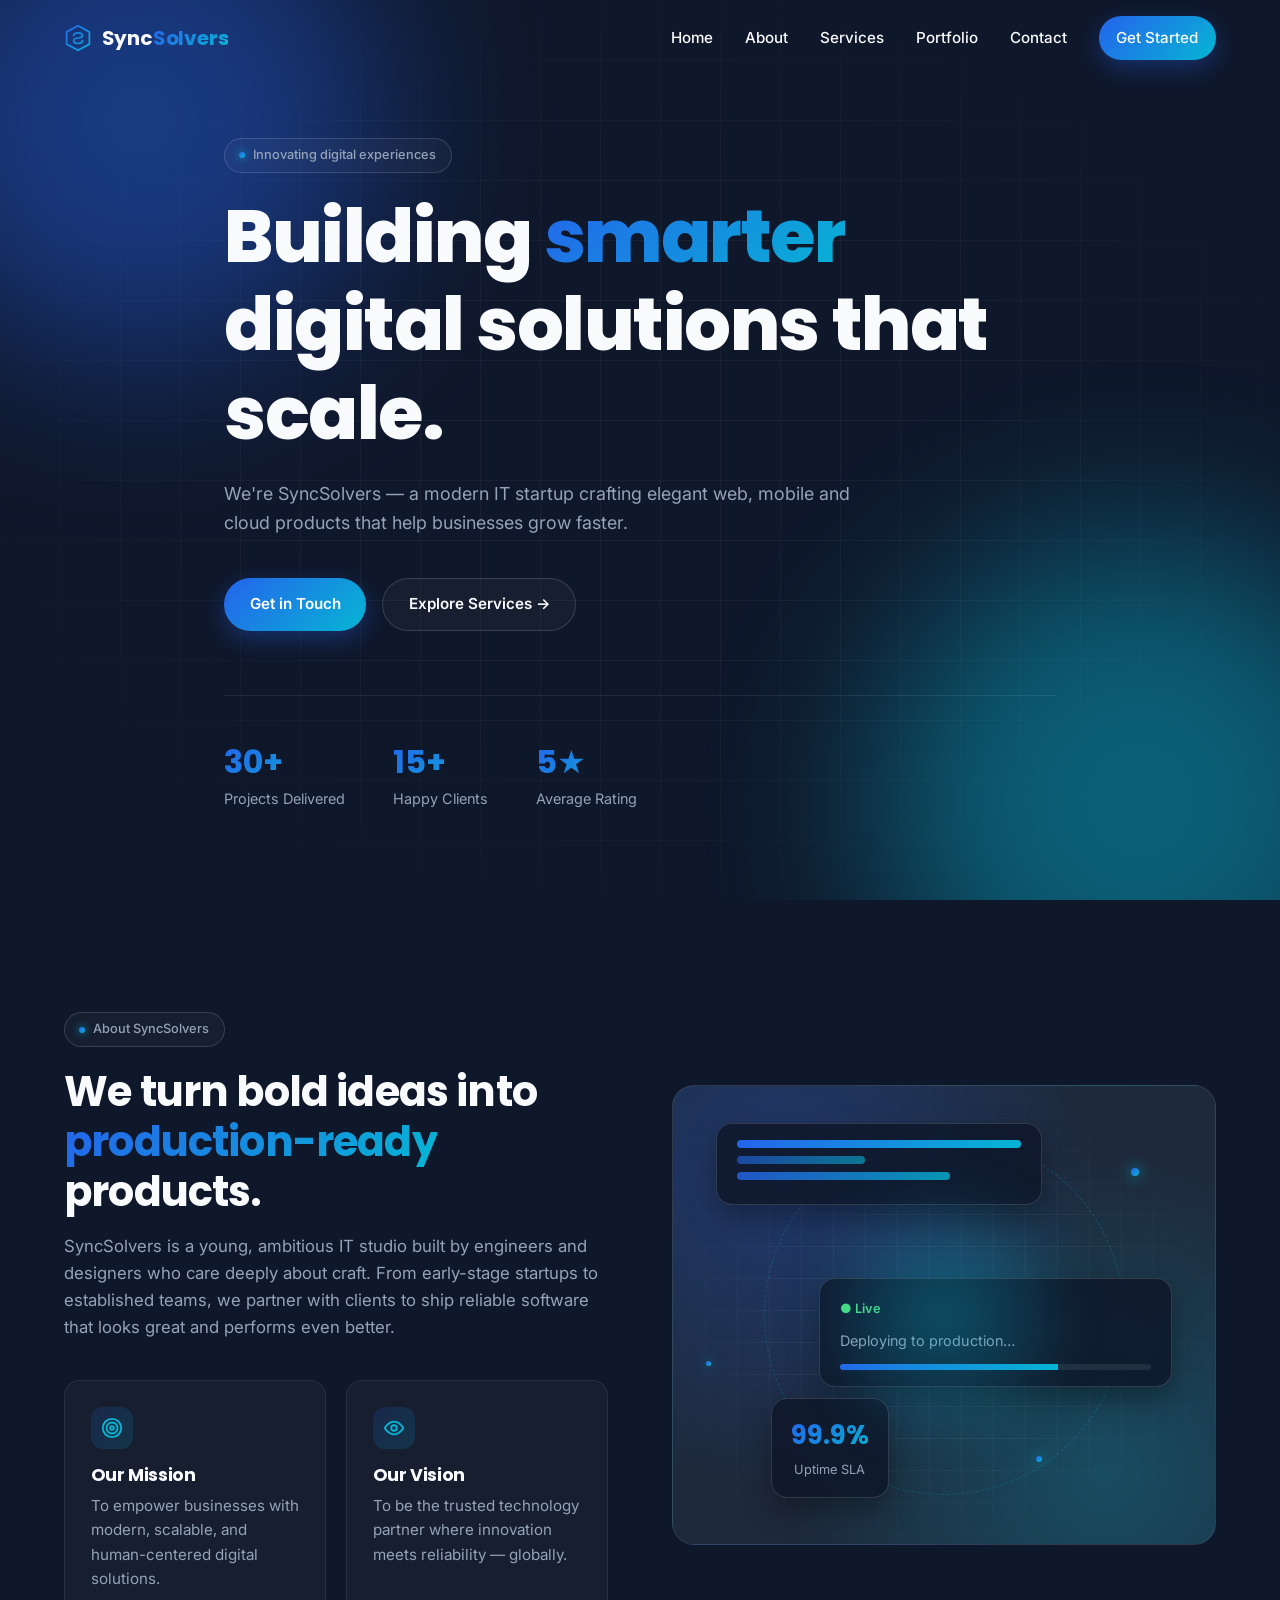
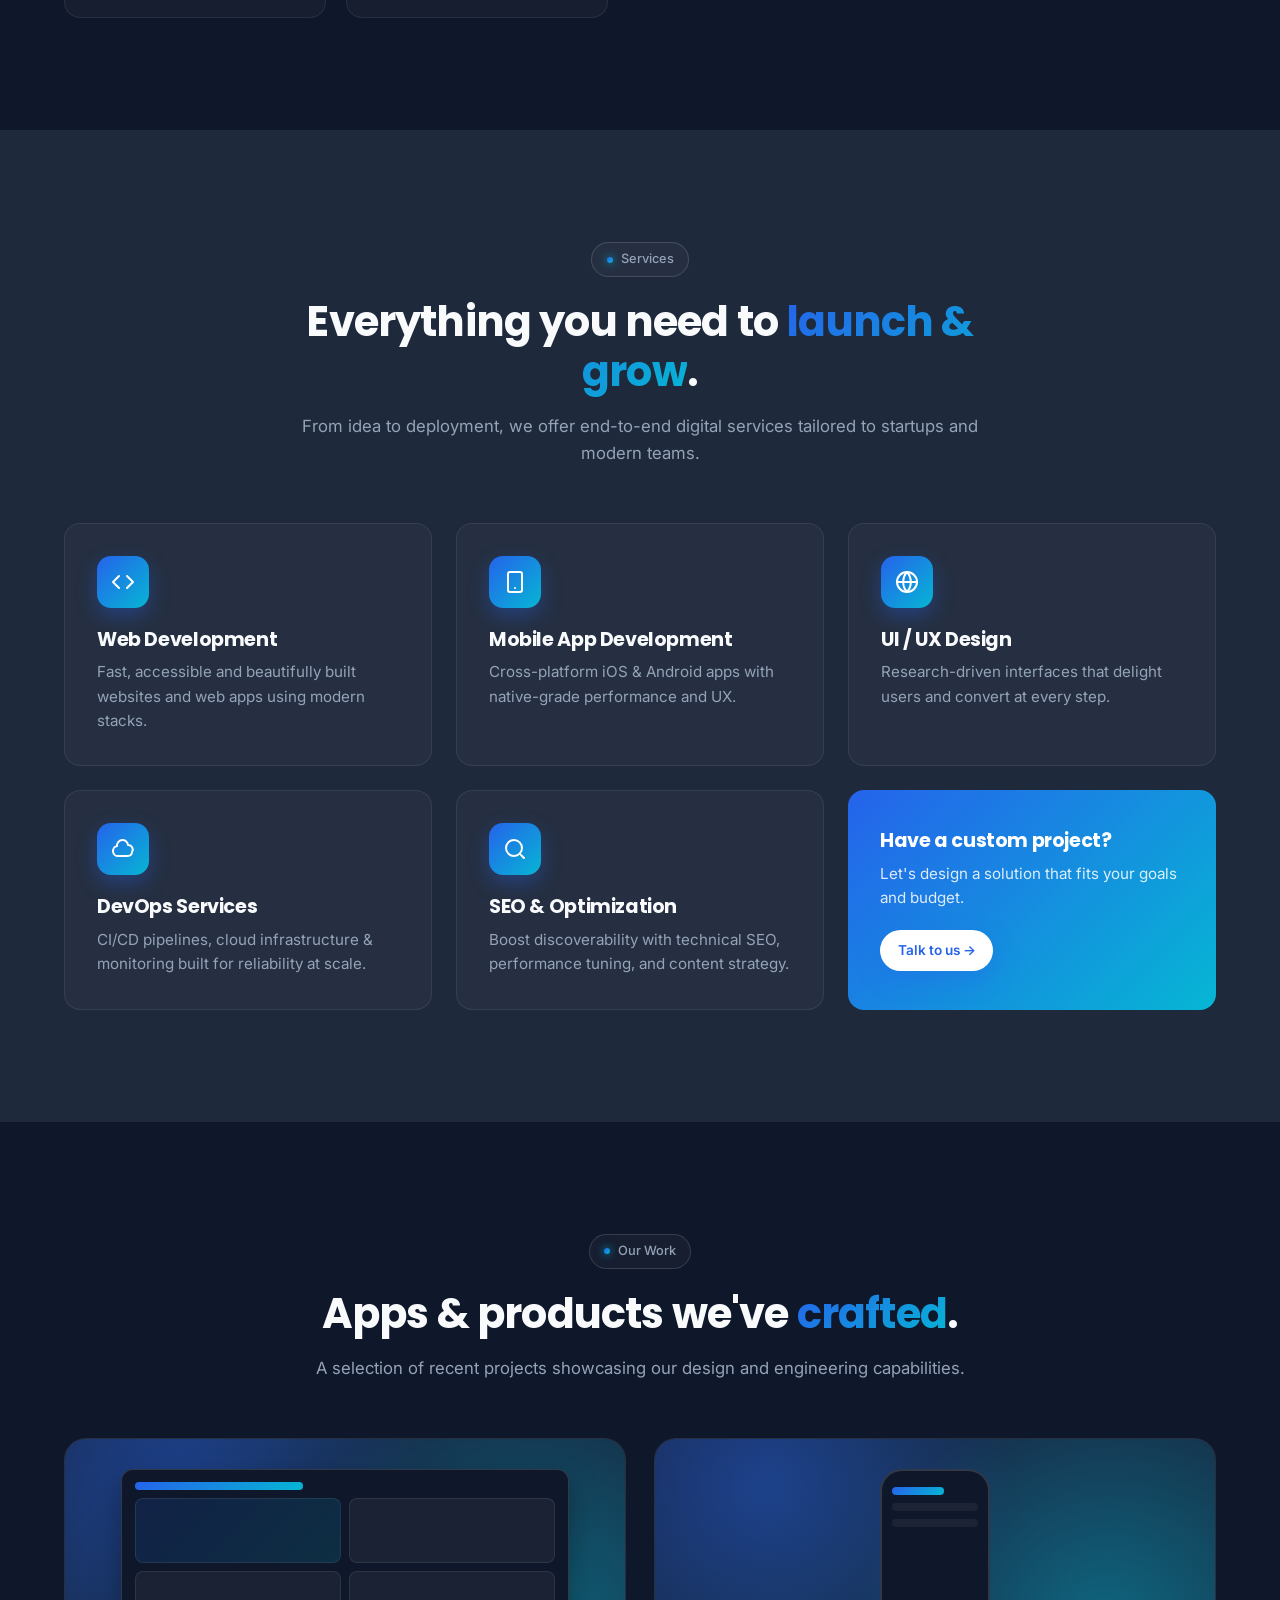
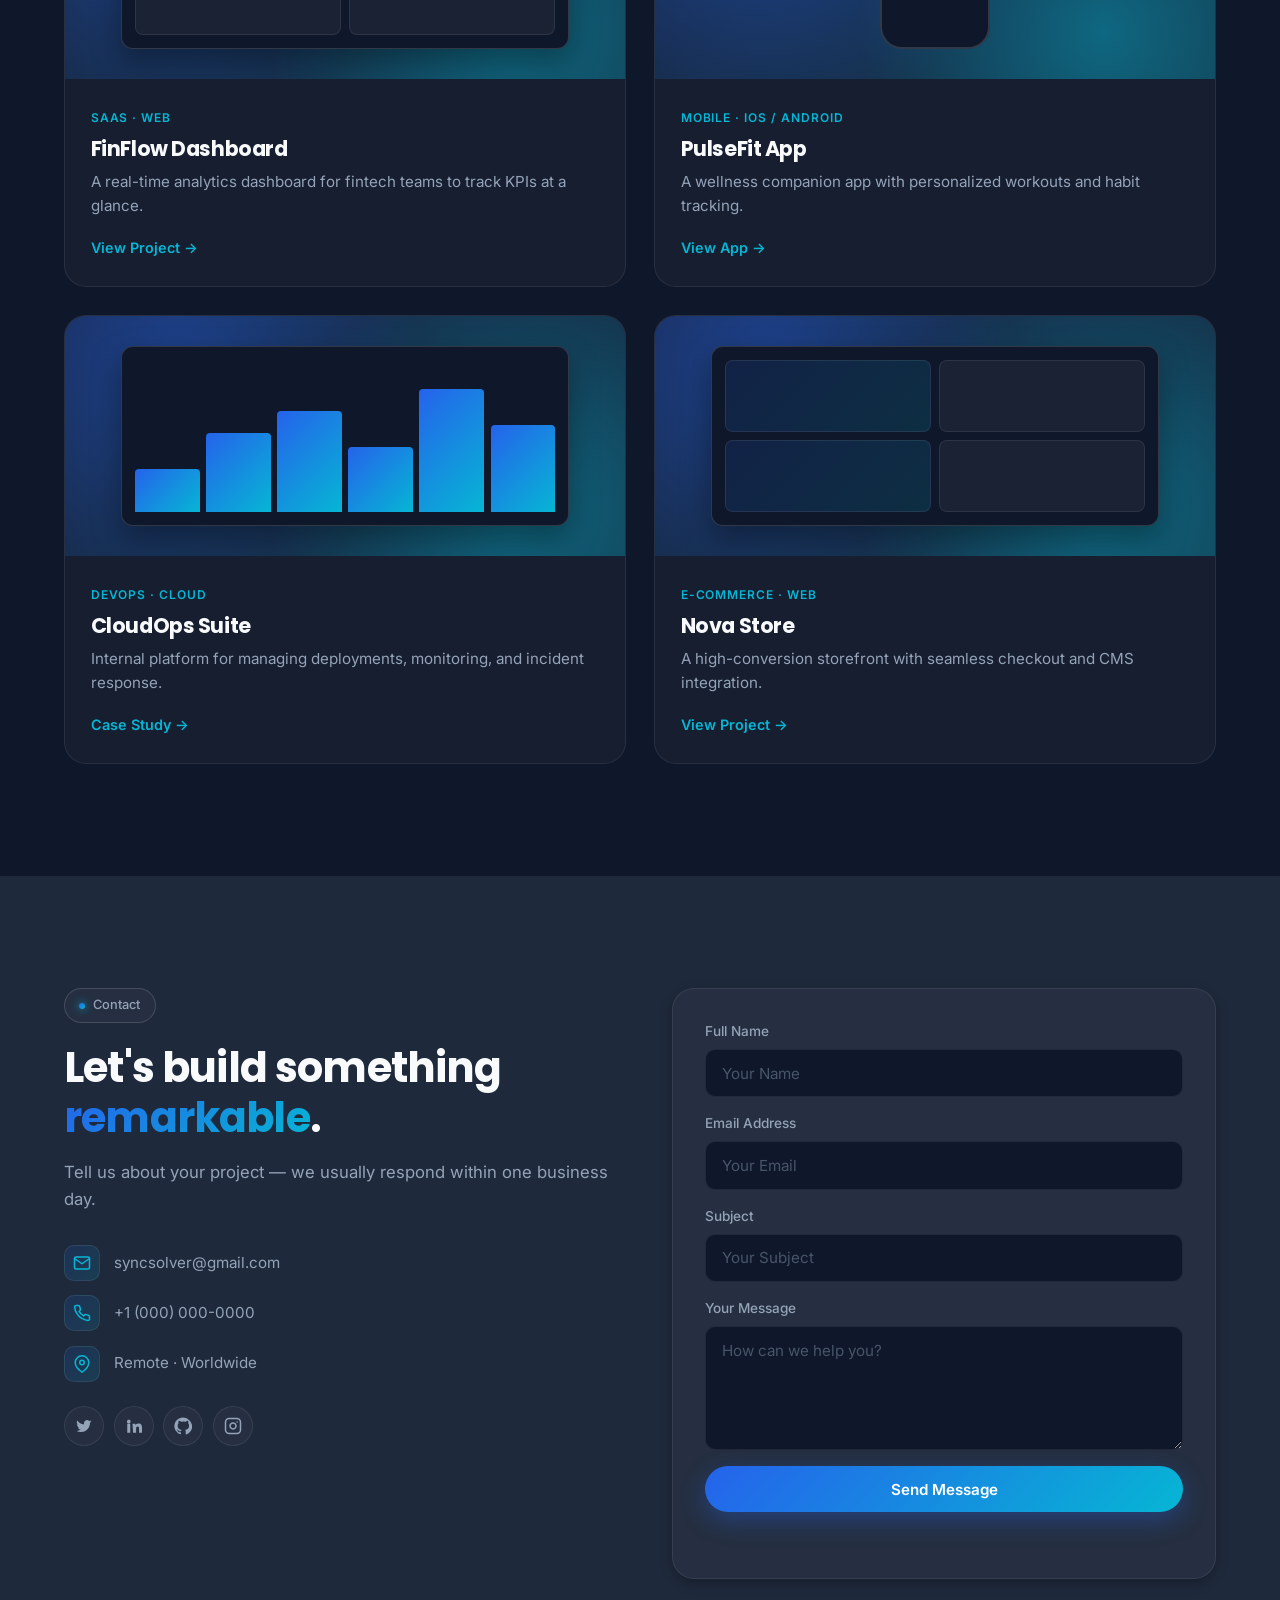
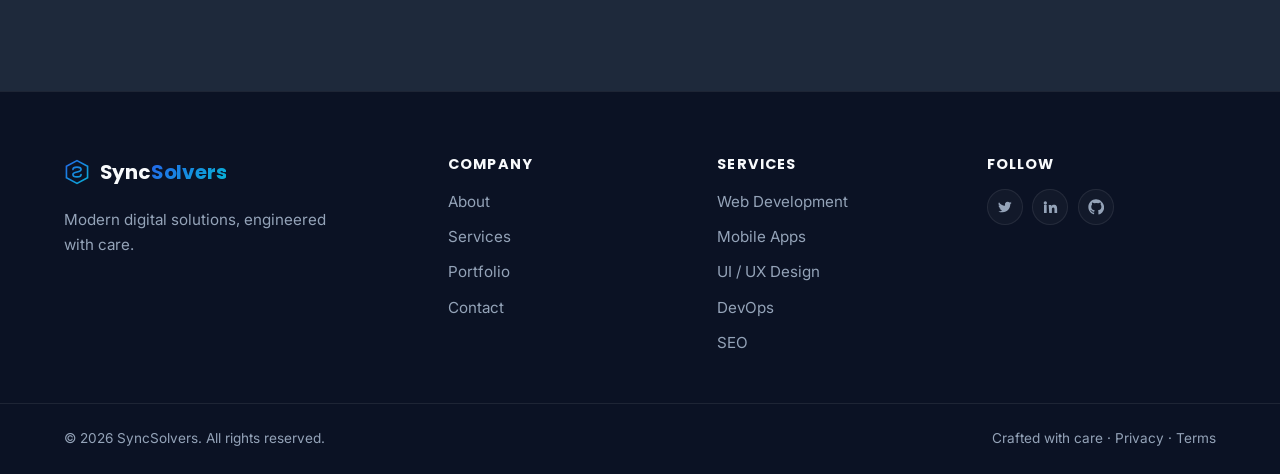
==== index.html @ b645688d "Initial draft" ====
<!DOCTYPE html>
<html lang="en">
<head>
  <meta charset="UTF-8" />
  <meta name="viewport" content="width=device-width, initial-scale=1.0" />
  <meta name="description" content="SyncSolvers - A modern IT startup delivering web, mobile, UI/UX, DevOps and SEO solutions for forward-thinking businesses." />
  <meta name="keywords" content="SyncSolvers, IT company, web development, mobile apps, UI/UX, DevOps, SEO" />
  <meta name="author" content="SyncSolvers" />
  <meta name="theme-color" content="#0F172A" />

  <!-- Open Graph -->
  <meta property="og:title" content="SyncSolvers — Modern Digital Solutions" />
  <meta property="og:description" content="We design, build, and scale modern digital products for startups and businesses." />
  <meta property="og:type" content="website" />

  <title>SyncSolvers — Modern Digital Solutions</title>

  <!-- Favicon -->
  <link rel="icon" type="image/svg+xml" href="favicon.svg" />
  <link rel="mask-icon" href="favicon.svg" color="#06B6D4" />
  <link rel="apple-touch-icon" href="favicon.svg" />

  <!-- Fonts -->
  <link rel="preconnect" href="https://fonts.googleapis.com" />
  <link rel="preconnect" href="https://fonts.gstatic.com" crossorigin />
  <link href="https://fonts.googleapis.com/css2?family=Inter:wght@400;500;600&family=Poppins:wght@500;600;700;800&display=swap" rel="stylesheet" />

  <!-- Styles -->
  <link rel="stylesheet" href="styles.css" />
</head>
<body>
  <!-- ============ NAVBAR ============ -->
  <header class="navbar" id="navbar">
    <div class="container nav-inner">
      <a href="#home" class="logo" aria-label="SyncSolvers home">
        <span class="logo-mark" aria-hidden="true">
          <svg viewBox="0 0 32 32" width="28" height="28" fill="none">
            <defs>
              <linearGradient id="lg" x1="0" y1="0" x2="32" y2="32" gradientUnits="userSpaceOnUse">
                <stop offset="0" stop-color="#2563EB"/>
                <stop offset="1" stop-color="#06B6D4"/>
              </linearGradient>
            </defs>
            <path d="M16 2 L29 9 V23 L16 30 L3 23 V9 Z" stroke="url(#lg)" stroke-width="2"/>
            <path d="M11 13c0-2 2-3 5-3s5 1 5 3-2 2.5-5 3-5 1-5 3 2 3 5 3 5-1 5-3" stroke="url(#lg)" stroke-width="2" stroke-linecap="round"/>
          </svg>
        </span>
        <span class="logo-text">Sync<span class="grad-text">Solvers</span></span>
      </a>

      <nav class="nav-links" id="navLinks" aria-label="Primary">
        <a href="#home">Home</a>
        <a href="#about">About</a>
        <a href="#services">Services</a>
        <a href="#portfolio">Portfolio</a>
        <a href="#contact">Contact</a>
        <a href="#contact" class="btn btn-primary btn-sm nav-cta">Get Started</a>
      </nav>

      <button class="hamburger" id="hamburger" aria-label="Toggle menu" aria-expanded="false">
        <span></span><span></span><span></span>
      </button>
    </div>
  </header>

  <main>
    <!-- ============ HERO ============ -->
    <section class="hero" id="home">
      <div class="hero-bg" aria-hidden="true">
        <div class="orb orb-1"></div>
        <div class="orb orb-2"></div>
        <div class="grid-overlay"></div>
      </div>

      <div class="container hero-inner">
        <span class="eyebrow reveal">
          <span class="dot"></span> Innovating digital experiences
        </span>
        <h1 class="hero-title reveal">
          Building <span class="grad-text">smarter</span> digital solutions that scale.
        </h1>
        <p class="hero-tagline reveal">
          We're SyncSolvers — a modern IT startup crafting elegant web, mobile and cloud products that help businesses grow faster.
        </p>
        <div class="hero-cta reveal">
          <a href="#contact" class="btn btn-primary">Get in Touch</a>
          <a href="#services" class="btn btn-ghost">Explore Services →</a>
        </div>

        <div class="hero-stats reveal" role="list">
          <div role="listitem"><strong>30+</strong><span>Projects Delivered</span></div>
          <div role="listitem"><strong>15+</strong><span>Happy Clients</span></div>
          <div role="listitem"><strong>5★</strong><span>Average Rating</span></div>
        </div>
      </div>
    </section>

    <!-- ============ ABOUT ============ -->
    <section class="section" id="about">
      <div class="container about-grid">
        <div class="reveal">
          <span class="eyebrow"><span class="dot"></span> About SyncSolvers</span>
          <h2 class="section-title">We turn bold ideas into <span class="grad-text">production-ready</span> products.</h2>
          <p class="section-text">
            SyncSolvers is a young, ambitious IT studio built by engineers and designers who care deeply about craft. From early-stage startups to established teams, we partner with clients to ship reliable software that looks great and performs even better.
          </p>

          <div class="mv-grid">
            <div class="mv-card">
              <div class="mv-icon" aria-hidden="true">
                <svg viewBox="0 0 24 24" width="22" height="22" fill="none" stroke="currentColor" stroke-width="2" stroke-linecap="round" stroke-linejoin="round"><circle cx="12" cy="12" r="10"/><circle cx="12" cy="12" r="6"/><circle cx="12" cy="12" r="2"/></svg>
              </div>
              <h3>Our Mission</h3>
              <p>To empower businesses with modern, scalable, and human-centered digital solutions.</p>
            </div>
            <div class="mv-card">
              <div class="mv-icon" aria-hidden="true">
                <svg viewBox="0 0 24 24" width="22" height="22" fill="none" stroke="currentColor" stroke-width="2" stroke-linecap="round" stroke-linejoin="round"><path d="M2 12s3.5-7 10-7 10 7 10 7-3.5 7-10 7S2 12 2 12z"/><circle cx="12" cy="12" r="3"/></svg>
              </div>
              <h3>Our Vision</h3>
              <p>To be the trusted technology partner where innovation meets reliability — globally.</p>
            </div>
          </div>
        </div>

        <div class="about-visual reveal" aria-hidden="true">
          <span class="ring"></span>
          <span class="deco deco-1"></span>
          <span class="deco deco-2"></span>
          <span class="deco deco-3"></span>
          <div class="float-card card-a">
            <div class="bar"></div><div class="bar short"></div><div class="bar mid"></div>
          </div>
          <div class="float-card card-b">
            <span class="status">● Live</span>
            <p>Deploying to production…</p>
            <div class="progress"><span></span></div>
          </div>
          <div class="float-card card-c">
            <strong>99.9%</strong>
            <span>Uptime SLA</span>
          </div>
        </div>
      </div>
    </section>

    <!-- ============ SERVICES ============ -->
    <section class="section section-alt" id="services">
      <div class="container">
        <div class="section-head reveal">
          <span class="eyebrow"><span class="dot"></span> Services</span>
          <h2 class="section-title">Everything you need to <span class="grad-text">launch & grow</span>.</h2>
          <p class="section-text">From idea to deployment, we offer end-to-end digital services tailored to startups and modern teams.</p>
        </div>

        <div class="services-grid">
          <article class="service-card reveal">
            <div class="service-icon">
              <svg viewBox="0 0 24 24" width="24" height="24" fill="none" stroke="currentColor" stroke-width="2" stroke-linecap="round" stroke-linejoin="round"><polyline points="16 18 22 12 16 6"/><polyline points="8 6 2 12 8 18"/></svg>
            </div>
            <h3>Web Development</h3>
            <p>Fast, accessible and beautifully built websites and web apps using modern stacks.</p>
          </article>

          <article class="service-card reveal">
            <div class="service-icon">
              <svg viewBox="0 0 24 24" width="24" height="24" fill="none" stroke="currentColor" stroke-width="2" stroke-linecap="round" stroke-linejoin="round"><rect x="5" y="2" width="14" height="20" rx="2"/><line x1="12" y1="18" x2="12" y2="18"/></svg>
            </div>
            <h3>Mobile App Development</h3>
            <p>Cross-platform iOS & Android apps with native-grade performance and UX.</p>
          </article>

          <article class="service-card reveal">
            <div class="service-icon">
              <svg viewBox="0 0 24 24" width="24" height="24" fill="none" stroke="currentColor" stroke-width="2" stroke-linecap="round" stroke-linejoin="round"><circle cx="12" cy="12" r="10"/><path d="M2 12h20M12 2a15 15 0 010 20M12 2a15 15 0 000 20"/></svg>
            </div>
            <h3>UI / UX Design</h3>
            <p>Research-driven interfaces that delight users and convert at every step.</p>
          </article>

          <article class="service-card reveal">
            <div class="service-icon">
              <svg viewBox="0 0 24 24" width="24" height="24" fill="none" stroke="currentColor" stroke-width="2" stroke-linecap="round" stroke-linejoin="round"><path d="M21 15a4 4 0 01-4 4H7a5 5 0 01-1-9.9A5.5 5.5 0 0117 8a4.5 4.5 0 014 7z"/></svg>
            </div>
            <h3>DevOps Services</h3>
            <p>CI/CD pipelines, cloud infrastructure & monitoring built for reliability at scale.</p>
          </article>

          <article class="service-card reveal">
            <div class="service-icon">
              <svg viewBox="0 0 24 24" width="24" height="24" fill="none" stroke="currentColor" stroke-width="2" stroke-linecap="round" stroke-linejoin="round"><circle cx="11" cy="11" r="8"/><line x1="21" y1="21" x2="16.65" y2="16.65"/></svg>
            </div>
            <h3>SEO & Optimization</h3>
            <p>Boost discoverability with technical SEO, performance tuning, and content strategy.</p>
          </article>

          <article class="service-card service-card-cta reveal">
            <h3>Have a custom project?</h3>
            <p>Let's design a solution that fits your goals and budget.</p>
            <a href="#contact" class="btn btn-primary btn-sm">Talk to us →</a>
          </article>
        </div>
      </div>
    </section>

    <!-- ============ PORTFOLIO ============ -->
    <section class="section" id="portfolio">
      <div class="container">
        <div class="section-head reveal">
          <span class="eyebrow"><span class="dot"></span> Our Work</span>
          <h2 class="section-title">Apps & products we've <span class="grad-text">crafted</span>.</h2>
          <p class="section-text">A selection of recent projects showcasing our design and engineering capabilities.</p>
        </div>

        <div class="portfolio-grid">
          <article class="project-card reveal">
            <div class="project-img" aria-hidden="true">
              <div class="mock mock-1">
                <span class="mock-bar"></span>
                <div class="mock-grid"><i></i><i></i><i></i><i></i></div>
              </div>
            </div>
            <div class="project-body">
              <span class="tag">SaaS · Web</span>
              <h3>FinFlow Dashboard</h3>
              <p>A real-time analytics dashboard for fintech teams to track KPIs at a glance.</p>
              <a href="#" class="link-arrow">View Project →</a>
            </div>
          </article>

          <article class="project-card reveal">
            <div class="project-img" aria-hidden="true">
              <div class="mock mock-2">
                <div class="phone"><span></span><span></span><span></span></div>
              </div>
            </div>
            <div class="project-body">
              <span class="tag">Mobile · iOS / Android</span>
              <h3>PulseFit App</h3>
              <p>A wellness companion app with personalized workouts and habit tracking.</p>
              <a href="#" class="link-arrow">View App →</a>
            </div>
          </article>

          <article class="project-card reveal">
            <div class="project-img" aria-hidden="true">
              <div class="mock mock-3">
                <div class="chart">
                  <span style="height:30%"></span><span style="height:55%"></span>
                  <span style="height:70%"></span><span style="height:45%"></span>
                  <span style="height:85%"></span><span style="height:60%"></span>
                </div>
              </div>
            </div>
            <div class="project-body">
              <span class="tag">DevOps · Cloud</span>
              <h3>CloudOps Suite</h3>
              <p>Internal platform for managing deployments, monitoring, and incident response.</p>
              <a href="#" class="link-arrow">Case Study →</a>
            </div>
          </article>

          <article class="project-card reveal">
            <div class="project-img" aria-hidden="true">
              <div class="mock mock-4">
                <div class="cart"><span></span><span></span><span></span><span></span></div>
              </div>
            </div>
            <div class="project-body">
              <span class="tag">E-commerce · Web</span>
              <h3>Nova Store</h3>
              <p>A high-conversion storefront with seamless checkout and CMS integration.</p>
              <a href="#" class="link-arrow">View Project →</a>
            </div>
          </article>
        </div>
      </div>
    </section>

    <!-- ============ CONTACT ============ -->
    <section class="section section-alt" id="contact">
      <div class="container contact-grid">
        <div class="reveal">
          <span class="eyebrow"><span class="dot"></span> Contact</span>
          <h2 class="section-title">Let's build something <span class="grad-text">remarkable</span>.</h2>
          <p class="section-text">Tell us about your project — we usually respond within one business day.</p>

          <ul class="contact-info">
            <li>
              <span class="ci-icon"><svg viewBox="0 0 24 24" width="18" height="18" fill="none" stroke="currentColor" stroke-width="2" stroke-linecap="round" stroke-linejoin="round"><path d="M4 4h16c1 0 2 1 2 2v12c0 1-1 2-2 2H4c-1 0-2-1-2-2V6c0-1 1-2 2-2z"/><polyline points="22,6 12,13 2,6"/></svg></span>
              <a href="mailto:syncsolver@gmail.com">syncsolver@gmail.com</a>
            </li>
            <li>
              <span class="ci-icon"><svg viewBox="0 0 24 24" width="18" height="18" fill="none" stroke="currentColor" stroke-width="2" stroke-linecap="round" stroke-linejoin="round"><path d="M22 16.92v3a2 2 0 01-2.18 2 19.79 19.79 0 01-8.63-3.07 19.5 19.5 0 01-6-6 19.79 19.79 0 01-3.07-8.67A2 2 0 014.11 2h3a2 2 0 012 1.72c.13.96.37 1.9.7 2.81a2 2 0 01-.45 2.11L8.09 9.91a16 16 0 006 6l1.27-1.27a2 2 0 012.11-.45c.91.33 1.85.57 2.81.7A2 2 0 0122 16.92z"/></svg></span>
              <a href="tel:+10000000000">+1 (000) 000-0000</a>
            </li>
            <li>
              <span class="ci-icon"><svg viewBox="0 0 24 24" width="18" height="18" fill="none" stroke="currentColor" stroke-width="2" stroke-linecap="round" stroke-linejoin="round"><path d="M21 10c0 7-9 13-9 13S3 17 3 10a9 9 0 0118 0z"/><circle cx="12" cy="10" r="3"/></svg></span>
              <span>Remote · Worldwide</span>
            </li>
          </ul>

          <div class="socials" aria-label="Social media">
            <a href="#" aria-label="Twitter"><svg viewBox="0 0 24 24" width="18" height="18" fill="currentColor"><path d="M22 5.8c-.7.3-1.5.6-2.3.7.8-.5 1.5-1.3 1.8-2.2-.8.5-1.7.8-2.6 1A4.1 4.1 0 0012 9.1c0 .3 0 .6.1.9A11.6 11.6 0 013 4.8a4.1 4.1 0 001.3 5.5c-.7 0-1.3-.2-1.9-.5 0 2 1.4 3.7 3.3 4.1-.6.2-1.2.2-1.8.1.5 1.6 2 2.8 3.8 2.8A8.2 8.2 0 012 18.6 11.6 11.6 0 008.3 20c7.5 0 11.6-6.3 11.6-11.6v-.5c.8-.6 1.5-1.3 2.1-2.1z"/></svg></a>
            <a href="#" aria-label="LinkedIn"><svg viewBox="0 0 24 24" width="18" height="18" fill="currentColor"><path d="M4.98 3.5a2.5 2.5 0 11.02 5 2.5 2.5 0 01-.02-5zM3 9h4v12H3zM10 9h3.8v1.7h.1c.5-1 1.9-2 3.9-2 4.1 0 4.9 2.7 4.9 6.2V21h-4v-5.4c0-1.3 0-3-1.8-3s-2.1 1.4-2.1 2.9V21h-4z"/></svg></a>
            <a href="#" aria-label="GitHub"><svg viewBox="0 0 24 24" width="18" height="18" fill="currentColor"><path d="M12 .5C5.7.5.5 5.7.5 12c0 5.1 3.3 9.4 7.9 10.9.6.1.8-.2.8-.6v-2c-3.2.7-3.9-1.4-3.9-1.4-.5-1.3-1.3-1.7-1.3-1.7-1.1-.7.1-.7.1-.7 1.2.1 1.8 1.2 1.8 1.2 1.1 1.8 2.8 1.3 3.5 1 .1-.8.4-1.3.8-1.6-2.6-.3-5.3-1.3-5.3-5.7 0-1.3.5-2.3 1.2-3.1-.1-.3-.5-1.5.1-3.2 0 0 1-.3 3.3 1.2a11 11 0 016 0c2.3-1.5 3.3-1.2 3.3-1.2.7 1.7.3 2.9.1 3.2.8.8 1.2 1.9 1.2 3.1 0 4.4-2.7 5.4-5.3 5.7.4.4.8 1.1.8 2.2v3.3c0 .3.2.7.8.6 4.6-1.5 7.9-5.8 7.9-10.9C23.5 5.7 18.3.5 12 .5z"/></svg></a>
            <a href="#" aria-label="Instagram"><svg viewBox="0 0 24 24" width="18" height="18" fill="none" stroke="currentColor" stroke-width="2" stroke-linecap="round" stroke-linejoin="round"><rect x="2" y="2" width="20" height="20" rx="5"/><path d="M16 11.4A4 4 0 1112.6 8 4 4 0 0116 11.4z"/><line x1="17.5" y1="6.5" x2="17.5" y2="6.5"/></svg></a>
          </div>
        </div>

        <form class="contact-form reveal" id="contactForm" novalidate>
          <div class="field">
            <label for="name">Full Name</label>
            <input type="text" id="name" name="name" placeholder="Your Name" required />
          </div>
          <div class="field">
            <label for="email">Email Address</label>
            <input type="email" id="email" name="email" placeholder="Your Email" required />
          </div>
          <div class="field">
            <label for="subject">Subject</label>
            <input type="text" id="subject" name="subject" placeholder="Your Subject" />
          </div>
          <div class="field">
            <label for="message">Your Message</label>
            <textarea id="message" name="message" rows="5" placeholder="How can we help you?" required></textarea>
          </div>
          <button type="submit" class="btn btn-primary btn-block">Send Message</button>
          <p class="form-status" id="formStatus" role="status" aria-live="polite"></p>
        </form>
      </div>
    </section>
  </main>

  <!-- ============ FOOTER ============ -->
  <footer class="footer">
    <div class="container footer-grid">
      <div>
        <a href="#home" class="logo">
          <span class="logo-mark" aria-hidden="true">
            <svg viewBox="0 0 32 32" width="26" height="26" fill="none">
              <defs>
                <linearGradient id="lg-footer" x1="0" y1="0" x2="32" y2="32" gradientUnits="userSpaceOnUse">
                  <stop offset="0" stop-color="#2563EB"/>
                  <stop offset="1" stop-color="#06B6D4"/>
                </linearGradient>
              </defs>
              <path d="M16 2 L29 9 V23 L16 30 L3 23 V9 Z" stroke="url(#lg-footer)" stroke-width="2"/>
              <path d="M11 13c0-2 2-3 5-3s5 1 5 3-2 2.5-5 3-5 1-5 3 2 3 5 3 5-1 5-3" stroke="url(#lg-footer)" stroke-width="2" stroke-linecap="round"/>
            </svg>
          </span>
          <span class="logo-text">Sync<span class="grad-text">Solvers</span></span>
        </a>
        <p class="footer-tag">Modern digital solutions, engineered with care.</p>
      </div>

      <div>
        <h4>Company</h4>
        <ul>
          <li><a href="#about">About</a></li>
          <li><a href="#services">Services</a></li>
          <li><a href="#portfolio">Portfolio</a></li>
          <li><a href="#contact">Contact</a></li>
        </ul>
      </div>

      <div>
        <h4>Services</h4>
        <ul>
          <li><a href="#services">Web Development</a></li>
          <li><a href="#services">Mobile Apps</a></li>
          <li><a href="#services">UI / UX Design</a></li>
          <li><a href="#services">DevOps</a></li>
          <li><a href="#services">SEO</a></li>
        </ul>
      </div>

      <div>
        <h4>Follow</h4>
        <div class="socials socials-sm">
          <a href="#" aria-label="Twitter"><svg viewBox="0 0 24 24" width="16" height="16" fill="currentColor"><path d="M22 5.8c-.7.3-1.5.6-2.3.7.8-.5 1.5-1.3 1.8-2.2-.8.5-1.7.8-2.6 1A4.1 4.1 0 0012 9.1c0 .3 0 .6.1.9A11.6 11.6 0 013 4.8a4.1 4.1 0 001.3 5.5c-.7 0-1.3-.2-1.9-.5 0 2 1.4 3.7 3.3 4.1-.6.2-1.2.2-1.8.1.5 1.6 2 2.8 3.8 2.8A8.2 8.2 0 012 18.6 11.6 11.6 0 008.3 20c7.5 0 11.6-6.3 11.6-11.6v-.5c.8-.6 1.5-1.3 2.1-2.1z"/></svg></a>
          <a href="#" aria-label="LinkedIn"><svg viewBox="0 0 24 24" width="16" height="16" fill="currentColor"><path d="M4.98 3.5a2.5 2.5 0 11.02 5 2.5 2.5 0 01-.02-5zM3 9h4v12H3zM10 9h3.8v1.7h.1c.5-1 1.9-2 3.9-2 4.1 0 4.9 2.7 4.9 6.2V21h-4v-5.4c0-1.3 0-3-1.8-3s-2.1 1.4-2.1 2.9V21h-4z"/></svg></a>
          <a href="#" aria-label="GitHub"><svg viewBox="0 0 24 24" width="16" height="16" fill="currentColor"><path d="M12 .5C5.7.5.5 5.7.5 12c0 5.1 3.3 9.4 7.9 10.9.6.1.8-.2.8-.6v-2c-3.2.7-3.9-1.4-3.9-1.4-.5-1.3-1.3-1.7-1.3-1.7-1.1-.7.1-.7.1-.7 1.2.1 1.8 1.2 1.8 1.2 1.1 1.8 2.8 1.3 3.5 1 .1-.8.4-1.3.8-1.6-2.6-.3-5.3-1.3-5.3-5.7 0-1.3.5-2.3 1.2-3.1-.1-.3-.5-1.5.1-3.2 0 0 1-.3 3.3 1.2a11 11 0 016 0c2.3-1.5 3.3-1.2 3.3-1.2.7 1.7.3 2.9.1 3.2.8.8 1.2 1.9 1.2 3.1 0 4.4-2.7 5.4-5.3 5.7.4.4.8 1.1.8 2.2v3.3c0 .3.2.7.8.6 4.6-1.5 7.9-5.8 7.9-10.9C23.5 5.7 18.3.5 12 .5z"/></svg></a>
        </div>
      </div>
    </div>

    <div class="footer-bottom">
      <div class="container">
        <p>© <span id="year"></span> SyncSolvers. All rights reserved.</p>
        <p>Crafted with care · Privacy · Terms</p>
      </div>
    </div>
  </footer>

  <a href="#home" class="to-top" id="toTop" aria-label="Back to top">↑</a>

  <script src="script.js" defer></script>
</body>
</html>
---- styles.css ----
/* =========================================================
   SyncSolvers — Stylesheet
   Modern dark futuristic SaaS-inspired theme
   ========================================================= */

/* ---------- CSS Variables (Design Tokens) ---------- */
:root {
  --color-primary: #2563EB;
  --color-accent: #06B6D4;
  --bg-dark: #0F172A;
  --bg-secondary: #1E293B;
  --text-light: #F8FAFC;
  --text-muted: #94A3B8;

  --gradient: linear-gradient(135deg, #2563EB, #06B6D4);
  --gradient-soft: linear-gradient(135deg, rgba(37,99,235,.15), rgba(6,182,212,.15));

  --border: rgba(255, 255, 255, 0.08);
  --border-strong: rgba(255, 255, 255, 0.14);
  --card: rgba(255, 255, 255, 0.03);
  --card-hover: rgba(255, 255, 255, 0.05);

  --shadow-sm: 0 4px 12px rgba(0, 0, 0, 0.25);
  --shadow-md: 0 12px 30px rgba(0, 0, 0, 0.35);
  --shadow-lg: 0 25px 60px rgba(2, 132, 199, 0.25);

  --radius-sm: 10px;
  --radius-md: 16px;
  --radius-lg: 22px;

  --font-heading: 'Poppins', system-ui, -apple-system, sans-serif;
  --font-body: 'Inter', system-ui, -apple-system, sans-serif;

  --container: 1200px;
  --transition: 0.3s cubic-bezier(.4, 0, .2, 1);
}

/* ---------- Reset / Base ---------- */
*,
*::before,
*::after { box-sizing: border-box; margin: 0; padding: 0; }

html { scroll-behavior: smooth; -webkit-text-size-adjust: 100%; }

body {
  font-family: var(--font-body);
  background: var(--bg-dark);
  color: var(--text-light);
  line-height: 1.6;
  font-size: 16px;
  overflow-x: hidden;
  -webkit-font-smoothing: antialiased;
  -moz-osx-font-smoothing: grayscale;
}

img { max-width: 100%; display: block; }
a { color: inherit; text-decoration: none; transition: color var(--transition); }
button { font-family: inherit; cursor: pointer; border: none; background: none; color: inherit; }
ul { list-style: none; }

h1, h2, h3, h4 {
  font-family: var(--font-heading);
  font-weight: 700;
  line-height: 1.2;
  letter-spacing: -0.02em;
}

::selection { background: var(--color-primary); color: #fff; }

/* ---------- Utility ---------- */
.container { max-width: var(--container); margin: 0 auto; padding: 0 1.5rem; }

.grad-text {
  background: var(--gradient);
  -webkit-background-clip: text;
  background-clip: text;
  -webkit-text-fill-color: transparent;
  color: transparent;
}

.eyebrow {
  display: inline-flex;
  align-items: center;
  gap: 0.5rem;
  padding: 0.4rem 0.9rem;
  border: 1px solid var(--border-strong);
  border-radius: 999px;
  font-size: 0.8rem;
  font-weight: 500;
  color: var(--text-muted);
  background: var(--card);
  margin-bottom: 1.25rem;
}
.eyebrow .dot {
  width: 6px; height: 6px; border-radius: 50%;
  background: var(--gradient);
  box-shadow: 0 0 8px var(--color-accent);
}

/* ---------- Buttons ---------- */
.btn {
  display: inline-flex;
  align-items: center;
  justify-content: center;
  gap: 0.5rem;
  padding: 0.85rem 1.6rem;
  border-radius: 999px;
  font-weight: 600;
  font-size: 0.95rem;
  font-family: var(--font-body);
  transition: transform var(--transition), box-shadow var(--transition), background var(--transition), border-color var(--transition);
  white-space: nowrap;
}
.btn-sm { padding: 0.6rem 1.1rem; font-size: 0.85rem; }
.btn-block { width: 100%; }

.btn-primary {
  background: var(--gradient);
  color: #fff;
  box-shadow: 0 8px 24px rgba(37, 99, 235, 0.35);
}
.btn-primary:hover { transform: translateY(-2px); box-shadow: var(--shadow-lg); }

.btn-ghost {
  border: 1px solid var(--border-strong);
  color: var(--text-light);
  background: var(--card);
}
.btn-ghost:hover {
  border-color: var(--color-accent);
  color: var(--color-accent);
  transform: translateY(-2px);
}

/* ---------- Navbar ---------- */
.navbar {
  position: fixed;
  top: 0; left: 0; right: 0;
  z-index: 100;
  padding: 1rem 0;
  transition: all var(--transition);
  backdrop-filter: blur(0);
}
.navbar.scrolled {
  background: rgba(15, 23, 42, 0.85);
  backdrop-filter: blur(14px);
  border-bottom: 1px solid var(--border);
  padding: 0.65rem 0;
}
.nav-inner {
  display: flex;
  align-items: center;
  justify-content: space-between;
  gap: 1rem;
}
.logo { display: inline-flex; align-items: center; gap: 0.6rem; font-weight: 700; }
.logo-text { font-family: var(--font-heading); font-size: 1.25rem; letter-spacing: -0.01em; }
.logo-mark { display: inline-flex; }

.nav-links { display: flex; align-items: center; gap: 2rem; }
.nav-links a {
  font-size: 0.95rem;
  color: var(--text-light);
  font-weight: 500;
  position: relative;
}
.nav-links a:not(.btn):hover { color: var(--color-accent); }
.nav-links a:not(.btn)::after {
  content: '';
  position: absolute;
  left: 0; bottom: -6px;
  width: 0; height: 2px;
  background: var(--gradient);
  transition: width var(--transition);
}
.nav-links a:not(.btn):hover::after { width: 100%; }

.hamburger {
  display: none;
  width: 38px; height: 38px;
  flex-direction: column;
  justify-content: center;
  align-items: center;
  gap: 5px;
}
.hamburger span {
  width: 22px; height: 2px;
  background: var(--text-light);
  border-radius: 2px;
  transition: all var(--transition);
}
.hamburger.active span:nth-child(1) { transform: translateY(7px) rotate(45deg); }
.hamburger.active span:nth-child(2) { opacity: 0; }
.hamburger.active span:nth-child(3) { transform: translateY(-7px) rotate(-45deg); }

/* ---------- Sections ---------- */
.section { padding: 7rem 0; position: relative; }
.section-alt { background: var(--bg-secondary); }
.section-head { text-align: center; max-width: 720px; margin: 0 auto 3.5rem; }
.section-title { font-size: clamp(1.9rem, 3.5vw, 2.6rem); margin-bottom: 1rem; }
.section-text { color: var(--text-muted); font-size: 1.05rem; }

/* ---------- Hero ---------- */
.hero {
  position: relative;
  min-height: 100vh;
  display: flex;
  align-items: center;
  padding: 8rem 0 5rem;
  overflow: hidden;
}
.hero-bg { position: absolute; inset: 0; pointer-events: none; }
.orb {
  position: absolute;
  border-radius: 50%;
  filter: blur(90px);
  opacity: 0.45;
  animation: float 12s ease-in-out infinite;
}
.orb-1 {
  width: 480px; height: 480px;
  background: var(--color-primary);
  top: -120px; left: -100px;
}
.orb-2 {
  width: 520px; height: 520px;
  background: var(--color-accent);
  bottom: -160px; right: -120px;
  animation-delay: -6s;
}
.grid-overlay {
  position: absolute;
  inset: 0;
  background-image:
    linear-gradient(rgba(255,255,255,0.04) 1px, transparent 1px),
    linear-gradient(90deg, rgba(255,255,255,0.04) 1px, transparent 1px);
  background-size: 60px 60px;
  mask-image: radial-gradient(ellipse at center, black 40%, transparent 80%);
  -webkit-mask-image: radial-gradient(ellipse at center, black 40%, transparent 80%);
}
@keyframes float {
  0%, 100% { transform: translate(0, 0) scale(1); }
  50% { transform: translate(30px, -30px) scale(1.05); }
}

.hero-inner { position: relative; max-width: 880px; }
.hero-title {
  font-size: clamp(2.4rem, 6vw, 4.6rem);
  font-weight: 800;
  margin-bottom: 1.4rem;
}
.hero-tagline {
  font-size: clamp(1rem, 1.4vw, 1.2rem);
  color: var(--text-muted);
  max-width: 640px;
  margin-bottom: 2.5rem;
}
.hero-cta { display: flex; gap: 1rem; flex-wrap: wrap; margin-bottom: 4rem; }

.hero-stats {
  display: flex;
  gap: 3rem;
  flex-wrap: wrap;
  padding-top: 2.5rem;
  border-top: 1px solid var(--border);
}
.hero-stats > div { display: flex; flex-direction: column; }
.hero-stats strong {
  font-family: var(--font-heading);
  font-size: 2rem;
  font-weight: 700;
  background: var(--gradient);
  -webkit-background-clip: text;
  background-clip: text;
  -webkit-text-fill-color: transparent;
}
.hero-stats span { color: var(--text-muted); font-size: 0.9rem; }

/* ---------- About ---------- */
.about-grid {
  display: grid;
  grid-template-columns: 1fr 1fr;
  gap: 4rem;
  align-items: center;
}

.mv-grid {
  display: grid;
  grid-template-columns: 1fr 1fr;
  gap: 1.25rem;
  margin-top: 2.5rem;
}
.mv-card {
  background: var(--card);
  border: 1px solid var(--border);
  border-radius: var(--radius-md);
  padding: 1.6rem;
  transition: transform var(--transition), border-color var(--transition);
}
.mv-card:hover { transform: translateY(-4px); border-color: var(--border-strong); }
.mv-icon {
  width: 42px; height: 42px;
  display: inline-flex; align-items: center; justify-content: center;
  border-radius: 12px;
  background: var(--gradient-soft);
  color: var(--color-accent);
  margin-bottom: 1rem;
}
.mv-card h3 { font-size: 1.1rem; margin-bottom: 0.5rem; }
.mv-card p { color: var(--text-muted); font-size: 0.95rem; }

/* About visual */
.about-visual {
  position: relative;
  height: 460px;
  border-radius: var(--radius-lg);
  background:
    radial-gradient(circle at 20% 20%, rgba(37, 99, 235, 0.28), transparent 55%),
    radial-gradient(circle at 80% 85%, rgba(6, 182, 212, 0.25), transparent 55%),
    var(--bg-secondary);
  border: 1px solid var(--border);
  overflow: hidden;
}
/* Grid pattern */
.about-visual::before {
  content: '';
  position: absolute; inset: 0;
  background-image:
    linear-gradient(rgba(255, 255, 255, 0.05) 1px, transparent 1px),
    linear-gradient(90deg, rgba(255, 255, 255, 0.05) 1px, transparent 1px);
  background-size: 32px 32px;
  mask-image: radial-gradient(ellipse at center, black 35%, transparent 80%);
  -webkit-mask-image: radial-gradient(ellipse at center, black 35%, transparent 80%);
}
/* Pulsing center glow */
.about-visual::after {
  content: '';
  position: absolute;
  top: 50%; left: 50%;
  width: 280px; height: 280px;
  transform: translate(-50%, -50%);
  background: radial-gradient(circle, rgba(6, 182, 212, 0.35), transparent 70%);
  filter: blur(20px);
  animation: pulseGlow 5s ease-in-out infinite;
  pointer-events: none;
}
@keyframes pulseGlow {
  0%, 100% { opacity: 0.55; transform: translate(-50%, -50%) scale(1); }
  50% { opacity: 0.9; transform: translate(-50%, -50%) scale(1.15); }
}
/* Decorative floating dots */
.about-visual .deco {
  position: absolute;
  width: 8px; height: 8px;
  border-radius: 50%;
  background: var(--gradient);
  box-shadow: 0 0 14px var(--color-accent);
  animation: floatY 5s ease-in-out infinite;
}
.about-visual .deco-1 { top: 18%; right: 14%; animation-delay: -1s; }
.about-visual .deco-2 { bottom: 18%; right: 32%; width: 6px; height: 6px; animation-delay: -3s; }
.about-visual .deco-3 { top: 60%; left: 6%; width: 5px; height: 5px; animation-delay: -2s; }
/* Orbiting ring */
.about-visual .ring {
  position: absolute;
  top: 50%; left: 50%;
  width: 360px; height: 360px;
  margin: -180px 0 0 -180px;
  border: 1px dashed rgba(6, 182, 212, 0.25);
  border-radius: 50%;
  animation: spin 22s linear infinite;
}
.about-visual .ring::before {
  content: '';
  position: absolute;
  top: -4px; left: 50%;
  width: 8px; height: 8px;
  border-radius: 50%;
  background: var(--color-accent);
  box-shadow: 0 0 12px var(--color-accent);
  transform: translateX(-50%);
}
@keyframes spin { to { transform: rotate(360deg); } }
.float-card {
  position: absolute;
  background: rgba(15, 23, 42, 0.85);
  backdrop-filter: blur(10px);
  border: 1px solid var(--border-strong);
  border-radius: var(--radius-md);
  padding: 1rem 1.2rem;
  box-shadow: var(--shadow-md);
  animation: floatY 6s ease-in-out infinite;
}
.card-a { top: 8%; left: 8%; width: 60%; }
.card-a .bar { height: 8px; border-radius: 99px; background: var(--gradient); margin-bottom: 8px; }
.card-a .bar.short { width: 45%; opacity: 0.6; }
.card-a .bar.mid { width: 75%; opacity: 0.8; }
.card-b { top: 42%; right: 8%; width: 65%; animation-delay: -2s; }
.card-b .status { color: #4ade80; font-size: 0.8rem; font-weight: 600; }
.card-b p { font-size: 0.9rem; margin: 0.5rem 0 0.75rem; color: var(--text-muted); }
.card-b .progress { height: 6px; background: var(--border); border-radius: 99px; overflow: hidden; }
.card-b .progress span { display: block; height: 100%; width: 70%; background: var(--gradient); animation: progress 3s ease-in-out infinite; }
.card-c { bottom: 10%; left: 18%; text-align: center; animation-delay: -4s; }
.card-c strong { display: block; font-family: var(--font-heading); font-size: 1.6rem; background: var(--gradient); -webkit-background-clip: text; background-clip: text; -webkit-text-fill-color: transparent; }
.card-c span { font-size: 0.8rem; color: var(--text-muted); }

@keyframes floatY { 0%,100% { transform: translateY(0); } 50% { transform: translateY(-12px); } }
@keyframes progress { 0% { width: 20%; } 50% { width: 85%; } 100% { width: 20%; } }

/* ---------- Services ---------- */
.services-grid {
  display: grid;
  grid-template-columns: repeat(3, 1fr);
  gap: 1.5rem;
}
.service-card {
  background: var(--card);
  border: 1px solid var(--border);
  border-radius: var(--radius-md);
  padding: 2rem;
  transition: transform var(--transition), border-color var(--transition), background var(--transition);
  position: relative;
  overflow: hidden;
}
.service-card::before {
  content: '';
  position: absolute;
  inset: 0;
  background: var(--gradient-soft);
  opacity: 0;
  transition: opacity var(--transition);
  pointer-events: none;
}
.service-card:hover {
  transform: translateY(-6px);
  border-color: rgba(6, 182, 212, 0.4);
  background: var(--card-hover);
}
.service-card:hover::before { opacity: 1; }
.service-card > * { position: relative; }

.service-icon {
  width: 52px; height: 52px;
  display: inline-flex; align-items: center; justify-content: center;
  border-radius: 14px;
  background: var(--gradient);
  color: #fff;
  margin-bottom: 1.25rem;
  box-shadow: 0 8px 20px rgba(37,99,235,0.35);
}
.service-card h3 { font-size: 1.2rem; margin-bottom: 0.6rem; }
.service-card p { color: var(--text-muted); font-size: 0.95rem; }

.service-card-cta {
  background: var(--gradient);
  border: none;
  display: flex;
  flex-direction: column;
  justify-content: center;
}
.service-card-cta::before { display: none; }
.service-card-cta h3 { color: #fff; }
.service-card-cta p { color: rgba(255,255,255,0.85); margin-bottom: 1.25rem; }
.service-card-cta .btn { background: #fff; color: var(--color-primary); align-self: flex-start; }
.service-card-cta .btn:hover { background: var(--bg-dark); color: #fff; }

/* ---------- Portfolio ---------- */
.portfolio-grid {
  display: grid;
  grid-template-columns: repeat(2, 1fr);
  gap: 1.75rem;
}
.project-card {
  background: var(--card);
  border: 1px solid var(--border);
  border-radius: var(--radius-lg);
  overflow: hidden;
  transition: transform var(--transition), border-color var(--transition);
}
.project-card:hover {
  transform: translateY(-6px);
  border-color: var(--border-strong);
  box-shadow: var(--shadow-md);
}

.project-img {
  height: 240px;
  background: var(--gradient-soft);
  display: flex; align-items: center; justify-content: center;
  position: relative;
  overflow: hidden;
}
.project-img::before {
  content: '';
  position: absolute; inset: 0;
  background:
    radial-gradient(circle at 20% 20%, rgba(37,99,235,0.4), transparent 50%),
    radial-gradient(circle at 80% 80%, rgba(6,182,212,0.4), transparent 50%);
}
.mock {
  position: relative;
  width: 80%; height: 75%;
  border-radius: 12px;
  background: var(--bg-dark);
  border: 1px solid var(--border-strong);
  padding: 0.8rem;
  display: flex;
  flex-direction: column;
  gap: 0.5rem;
  box-shadow: var(--shadow-md);
}
.mock-bar {
  height: 8px; width: 40%;
  background: var(--gradient);
  border-radius: 99px;
}
.mock-grid { display: grid; grid-template-columns: 1fr 1fr; gap: 0.5rem; flex: 1; }
.mock-grid i {
  background: var(--card-hover);
  border-radius: 8px;
  border: 1px solid var(--border);
}
.mock-grid i:first-child { background: var(--gradient-soft); }

.mock-2 { width: auto; background: transparent; border: none; box-shadow: none; padding: 0; align-items: center; justify-content: center; }
.phone {
  width: 110px; height: 200px;
  border-radius: 22px;
  background: var(--bg-dark);
  border: 2px solid var(--border-strong);
  padding: 1rem 0.6rem;
  display: flex; flex-direction: column; gap: 0.5rem;
}
.phone span { display: block; height: 8px; border-radius: 99px; background: var(--card-hover); }
.phone span:first-child { width: 60%; background: var(--gradient); }

.mock-3 .chart { display: flex; align-items: flex-end; gap: 0.4rem; flex: 1; padding-top: 0.5rem; }
.mock-3 .chart span { flex: 1; background: var(--gradient); border-radius: 4px 4px 0 0; }

.mock-4 .cart { display: grid; grid-template-columns: 1fr 1fr; gap: 0.5rem; flex: 1; }
.mock-4 .cart span { background: var(--card-hover); border-radius: 8px; border: 1px solid var(--border); }
.mock-4 .cart span:nth-child(odd) { background: var(--gradient-soft); }

.project-body { padding: 1.6rem; }
.tag {
  display: inline-block;
  font-size: 0.75rem;
  color: var(--color-accent);
  font-weight: 600;
  text-transform: uppercase;
  letter-spacing: 0.08em;
  margin-bottom: 0.6rem;
}
.project-body h3 { font-size: 1.3rem; margin-bottom: 0.5rem; }
.project-body p { color: var(--text-muted); font-size: 0.95rem; margin-bottom: 1rem; }
.link-arrow {
  font-weight: 600;
  font-size: 0.9rem;
  color: var(--color-accent);
  display: inline-block;
  transition: transform var(--transition);
}
.link-arrow:hover { transform: translateX(4px); }

/* ---------- Contact ---------- */
.contact-grid {
  display: grid;
  grid-template-columns: 1fr 1fr;
  gap: 4rem;
  align-items: start;
}
.contact-info { margin: 2rem 0 1.5rem; display: flex; flex-direction: column; gap: 0.9rem; }
.contact-info li { display: flex; align-items: center; gap: 0.85rem; color: var(--text-muted); font-size: 0.95rem; }
.contact-info a:hover { color: var(--color-accent); }
.ci-icon {
  width: 36px; height: 36px;
  display: inline-flex; align-items: center; justify-content: center;
  border-radius: 10px;
  background: var(--gradient-soft);
  color: var(--color-accent);
  border: 1px solid var(--border);
}

.socials { display: flex; gap: 0.6rem; }
.socials a {
  width: 40px; height: 40px;
  display: inline-flex; align-items: center; justify-content: center;
  border-radius: 50%;
  background: var(--card);
  border: 1px solid var(--border);
  color: var(--text-muted);
  transition: all var(--transition);
}
.socials a:hover {
  background: var(--gradient);
  color: #fff;
  border-color: transparent;
  transform: translateY(-3px);
}
.socials-sm a { width: 36px; height: 36px; }

.contact-form {
  background: var(--card);
  border: 1px solid var(--border);
  border-radius: var(--radius-lg);
  padding: 2rem;
  display: flex;
  flex-direction: column;
  gap: 1rem;
  box-shadow: var(--shadow-sm);
}
.field { display: flex; flex-direction: column; gap: 0.4rem; }
.field label { font-size: 0.85rem; color: var(--text-muted); font-weight: 500; }
.field input,
.field textarea {
  font-family: inherit;
  font-size: 0.95rem;
  padding: 0.85rem 1rem;
  background: var(--bg-dark);
  border: 1px solid var(--border);
  border-radius: var(--radius-sm);
  color: var(--text-light);
  transition: border-color var(--transition), box-shadow var(--transition);
  resize: vertical;
}
.field input:focus,
.field textarea:focus {
  outline: none;
  border-color: var(--color-accent);
  box-shadow: 0 0 0 3px rgba(6, 182, 212, 0.15);
}
.field input::placeholder,
.field textarea::placeholder { color: #475569; }

/* Prevent browser autofill from overriding dark background */
.field input:-webkit-autofill,
.field input:-webkit-autofill:hover,
.field input:-webkit-autofill:focus,
.field input:-webkit-autofill:active,
.field textarea:-webkit-autofill {
  -webkit-text-fill-color: var(--text-light);
  -webkit-box-shadow: 0 0 0 1000px var(--bg-dark) inset;
  box-shadow: 0 0 0 1000px var(--bg-dark) inset;
  caret-color: var(--text-light);
  transition: background-color 5000s ease-in-out 0s;
}

.form-status { font-size: 0.9rem; min-height: 1.2em; text-align: center; }
.form-status.success { color: #4ade80; }
.form-status.error { color: #f87171; }

/* ---------- Footer ---------- */
.footer {
  background: #0b1224;
  border-top: 1px solid var(--border);
  padding-top: 4rem;
}
.footer-grid {
  display: grid;
  grid-template-columns: 1.5fr 1fr 1fr 1fr;
  gap: 2.5rem;
  padding-bottom: 3rem;
}
.footer-tag { color: var(--text-muted); font-size: 0.95rem; margin-top: 1rem; max-width: 280px; }
.footer h4 {
  font-size: 0.9rem;
  text-transform: uppercase;
  letter-spacing: 0.08em;
  margin-bottom: 1rem;
  color: var(--text-light);
}
.footer ul { display: flex; flex-direction: column; gap: 0.6rem; }
.footer ul a { color: var(--text-muted); font-size: 0.95rem; }
.footer ul a:hover { color: var(--color-accent); }

.footer-bottom {
  border-top: 1px solid var(--border);
  padding: 1.5rem 0;
}
.footer-bottom .container {
  display: flex;
  justify-content: space-between;
  align-items: center;
  flex-wrap: wrap;
  gap: 1rem;
}
.footer-bottom p { color: var(--text-muted); font-size: 0.85rem; }

/* ---------- Back to top ---------- */
.to-top {
  position: fixed;
  bottom: 1.5rem; right: 1.5rem;
  width: 44px; height: 44px;
  border-radius: 50%;
  background: var(--gradient);
  color: #fff;
  display: flex; align-items: center; justify-content: center;
  font-size: 1.2rem;
  box-shadow: var(--shadow-md);
  opacity: 0;
  pointer-events: none;
  transform: translateY(10px);
  transition: all var(--transition);
  z-index: 90;
}
.to-top.visible { opacity: 1; pointer-events: auto; transform: translateY(0); }
.to-top:hover { transform: translateY(-3px); }

/* ---------- Reveal animation ---------- */
.reveal {
  opacity: 0;
  transform: translateY(24px);
  transition: opacity 0.8s ease, transform 0.8s ease;
}
.reveal.visible { opacity: 1; transform: translateY(0); }

/* ---------- Responsive ---------- */
@media (max-width: 960px) {
  .section { padding: 5rem 0; }
  .about-grid,
  .contact-grid { grid-template-columns: 1fr; gap: 3rem; }
  .about-visual { height: 380px; }
  .services-grid { grid-template-columns: repeat(2, 1fr); }
  .portfolio-grid { grid-template-columns: 1fr; }
  .footer-grid { grid-template-columns: 1fr 1fr; }
}

@media (max-width: 720px) {
  .hamburger { display: flex; }
  .nav-links {
    position: fixed;
    top: 64px; right: 1rem; left: 1rem;
    flex-direction: column;
    align-items: stretch;
    gap: 0.4rem;
    padding: 1.2rem;
    background: rgba(15, 23, 42, 0.96);
    backdrop-filter: blur(14px);
    border: 1px solid var(--border);
    border-radius: var(--radius-md);
    transform: translateY(-20px);
    opacity: 0;
    pointer-events: none;
    transition: all var(--transition);
  }
  .nav-links.open { transform: translateY(0); opacity: 1; pointer-events: auto; }
  .nav-links a { padding: 0.7rem 0.9rem; border-radius: 8px; }
  .nav-links a:hover { background: var(--card-hover); }
  .nav-cta { text-align: center; margin-top: 0.4rem; }

  .hero { min-height: auto; padding: 7rem 0 4rem; }
  .hero-inner { text-align: center; margin: 0 auto; }
  .hero-tagline { margin-left: auto; margin-right: auto; }
  .hero-cta { justify-content: center; }
  .hero-stats { gap: 1.5rem; justify-content: center; }
  .hero-stats > div { align-items: center; }
  .hero-stats strong { font-size: 1.5rem; }

  .services-grid { grid-template-columns: 1fr; }
  .mv-grid { grid-template-columns: 1fr; }
  .footer-grid { grid-template-columns: 1fr 1fr; gap: 2rem; }
}

@media (max-width: 460px) {
  .footer-grid { grid-template-columns: 1fr; }
  .hero-cta { flex-direction: column; align-items: stretch; }
  .hero-cta .btn { width: 100%; }
}

@media (prefers-reduced-motion: reduce) {
  *, *::before, *::after {
    animation-duration: 0.01ms !important;
    transition-duration: 0.01ms !important;
  }
  html { scroll-behavior: auto; }
}
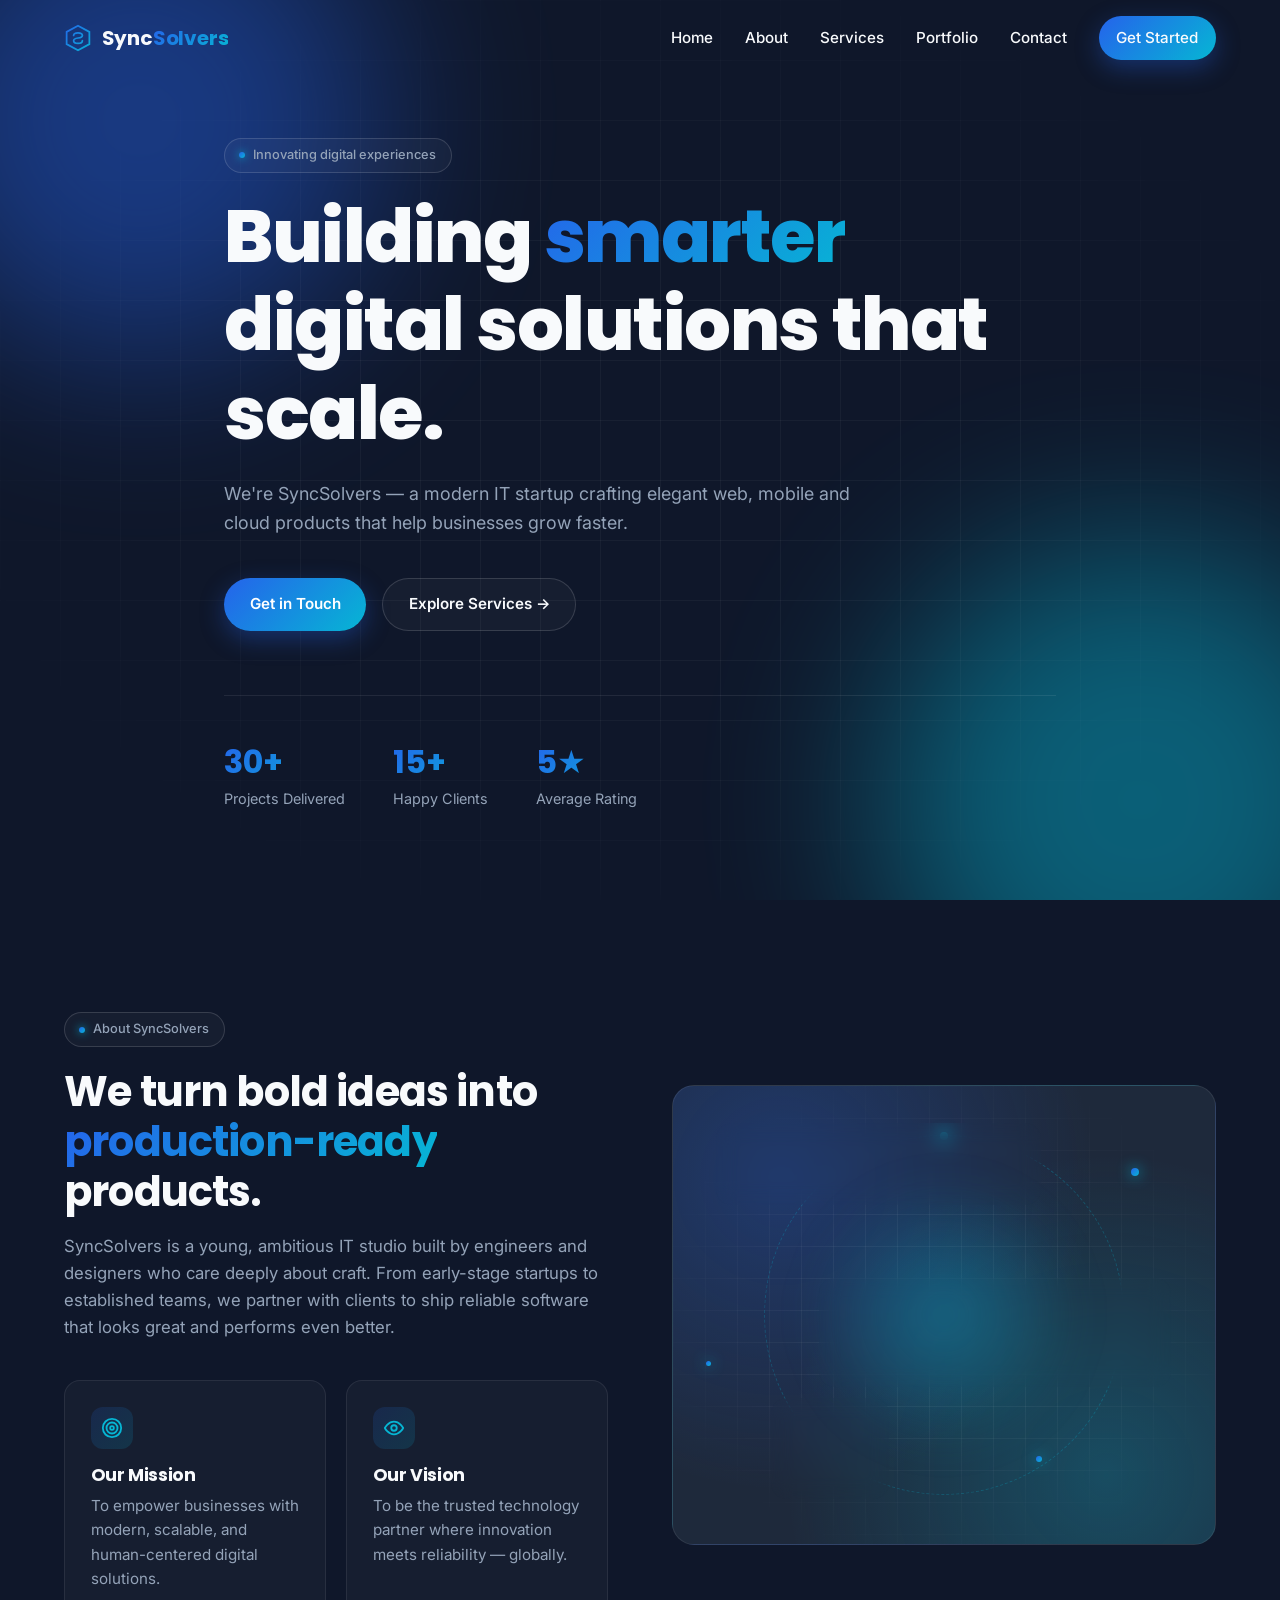
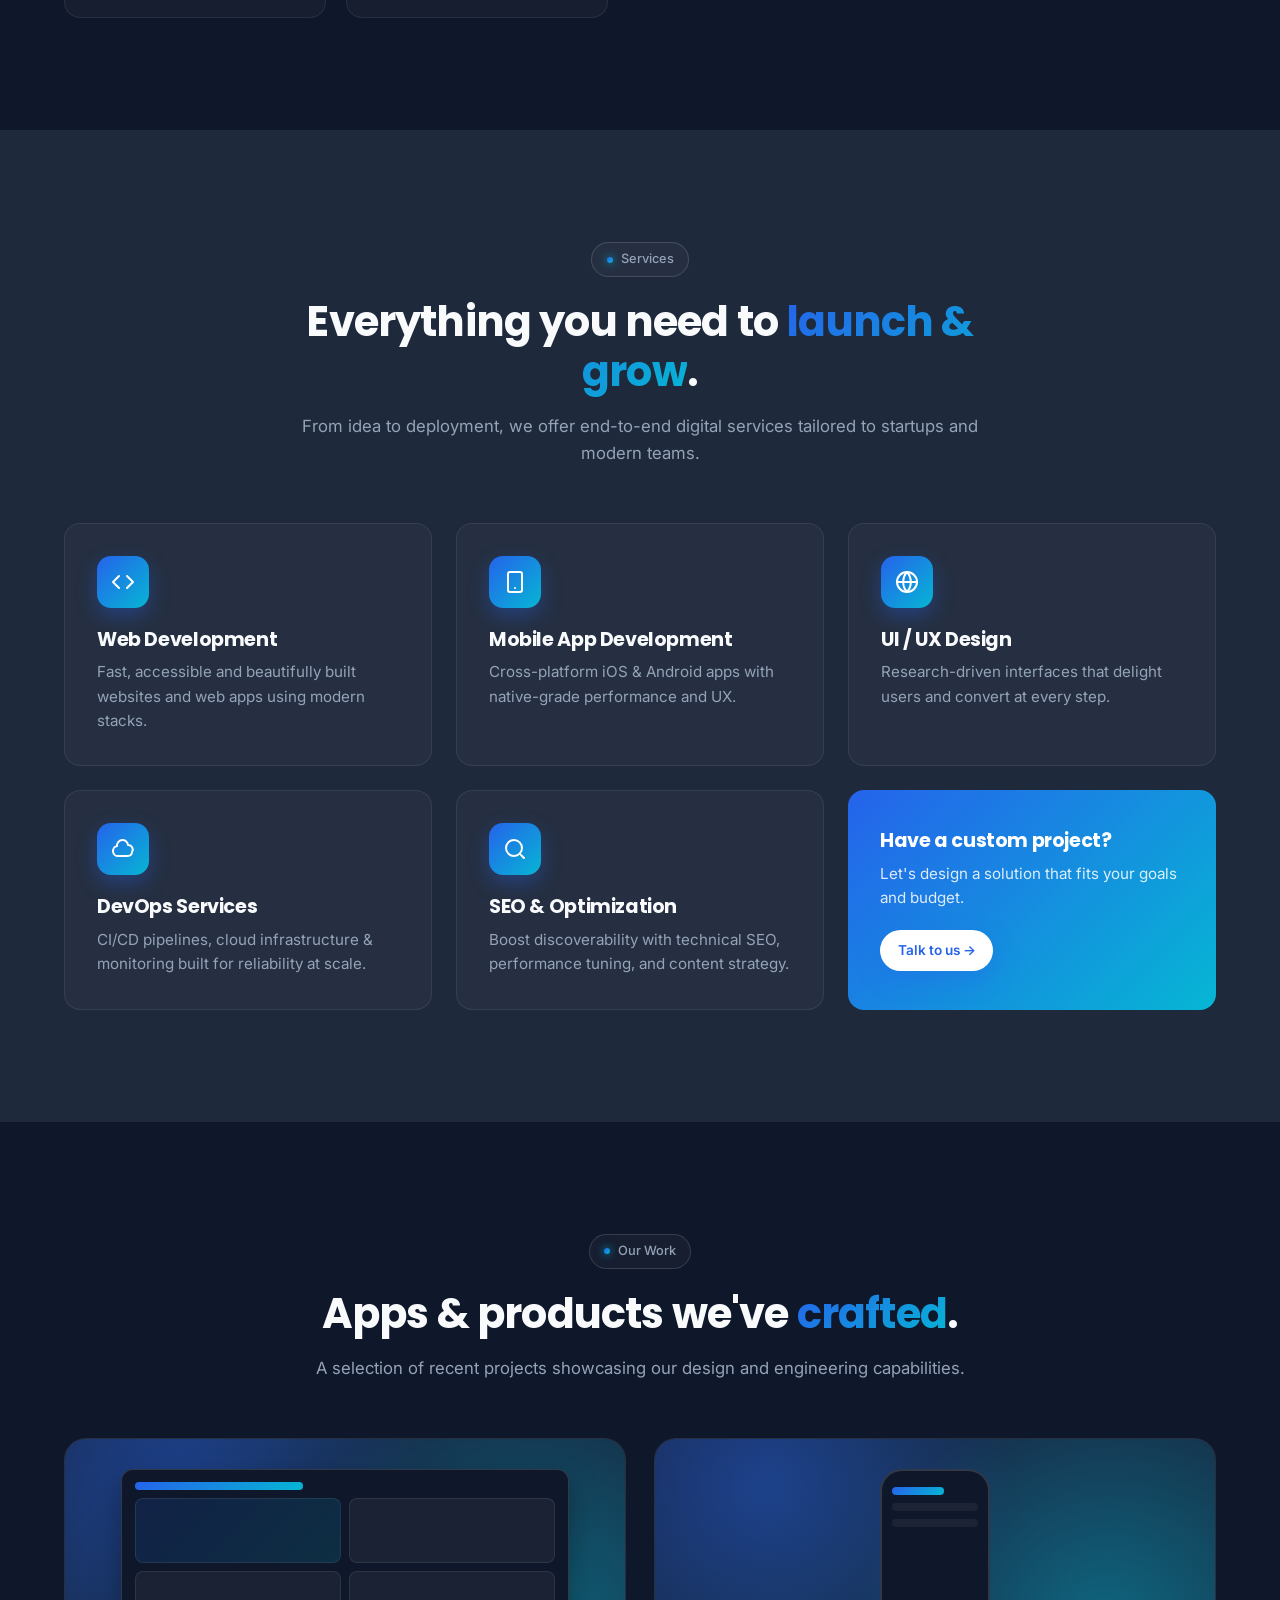
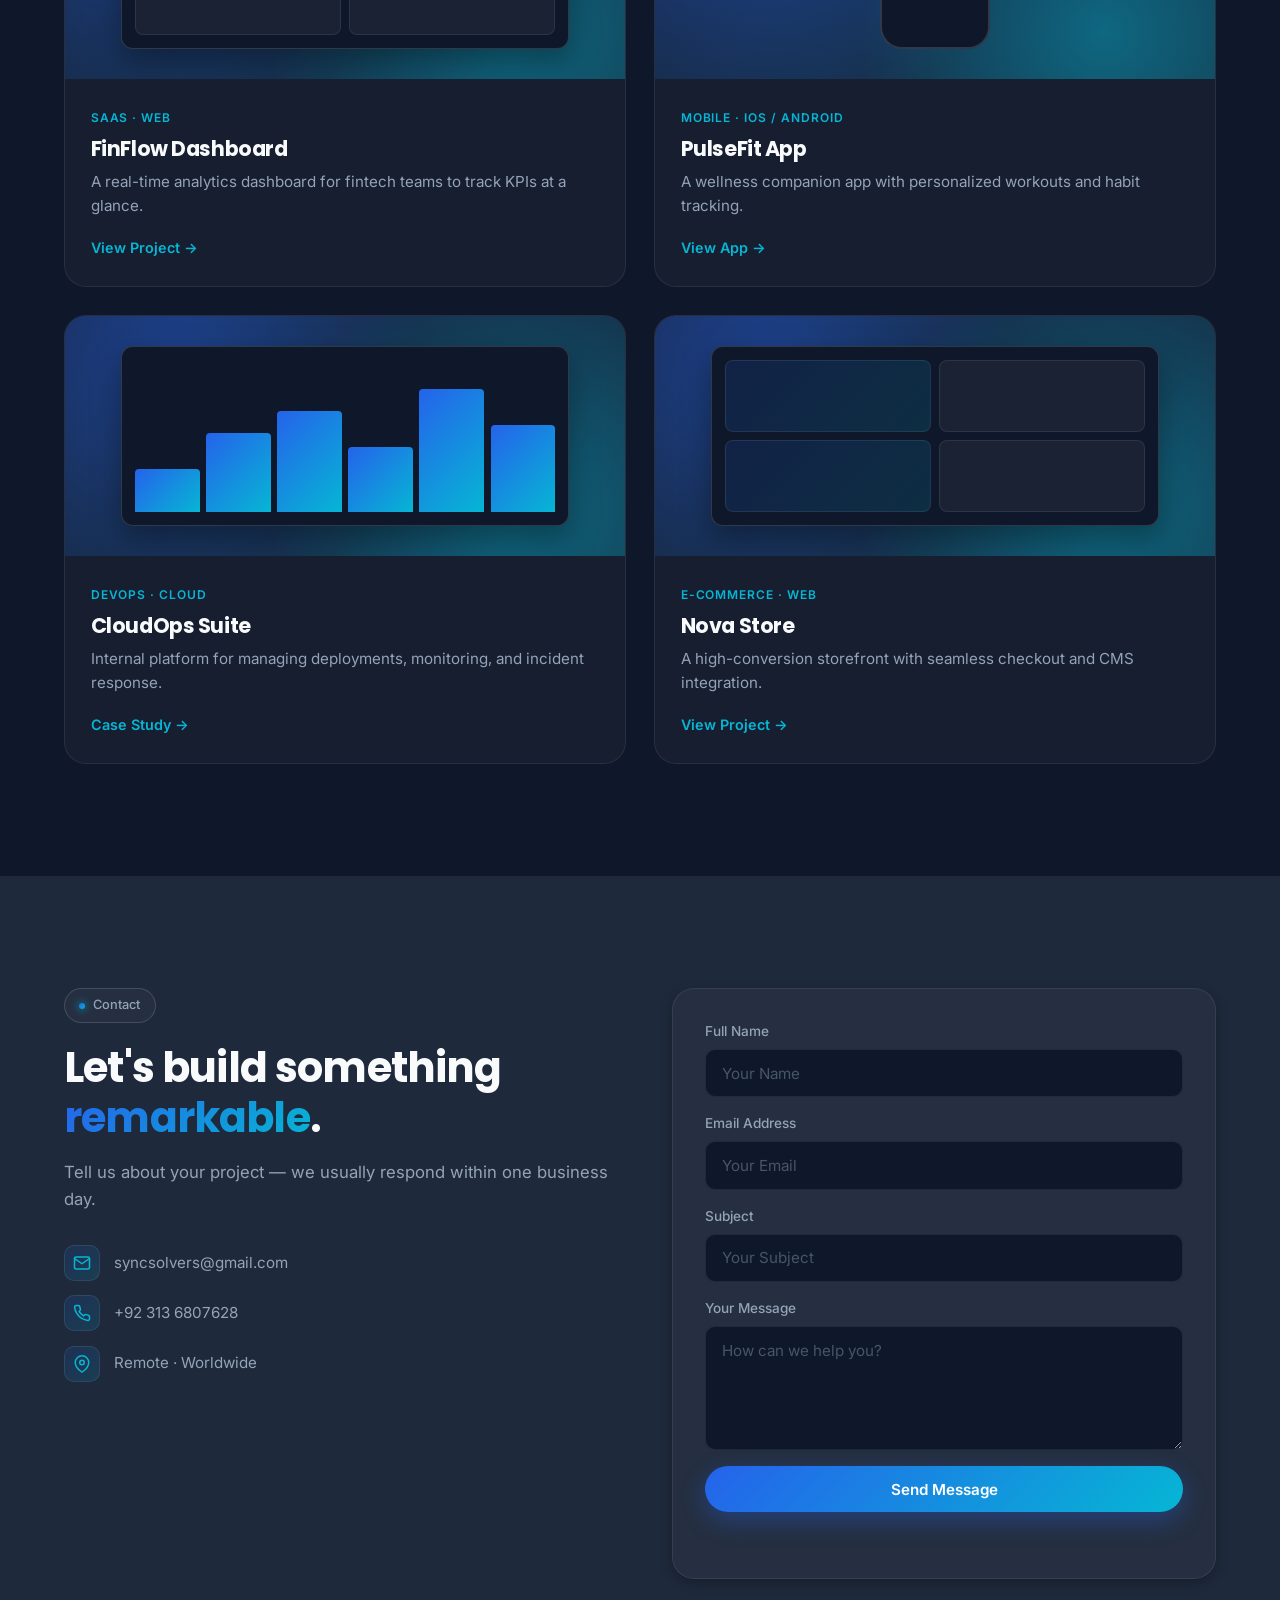
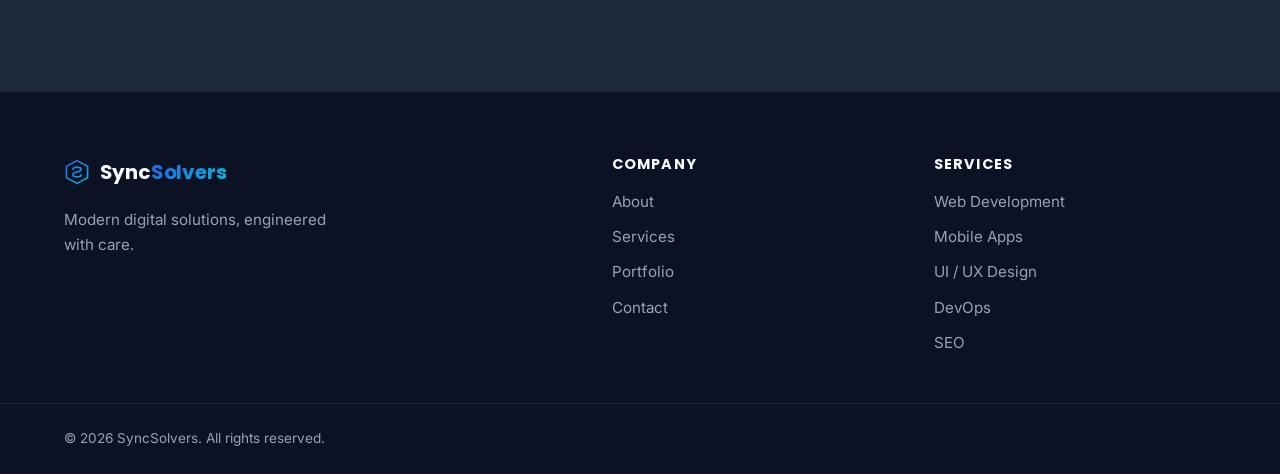
==== commit 1d06df03: "Manage web layout, remove social links and 'Crafted with care' footer text" ====
--- a/index.html
+++ b/index.html
@@ -288,11 +288,11 @@
           <ul class="contact-info">
             <li>
               <span class="ci-icon"><svg viewBox="0 0 24 24" width="18" height="18" fill="none" stroke="currentColor" stroke-width="2" stroke-linecap="round" stroke-linejoin="round"><path d="M4 4h16c1 0 2 1 2 2v12c0 1-1 2-2 2H4c-1 0-2-1-2-2V6c0-1 1-2 2-2z"/><polyline points="22,6 12,13 2,6"/></svg></span>
-              <a href="mailto:syncsolver@gmail.com">syncsolver@gmail.com</a>
+              <a href="mailto:syncsolvers@gmail.com">syncsolvers@gmail.com</a>
             </li>
             <li>
               <span class="ci-icon"><svg viewBox="0 0 24 24" width="18" height="18" fill="none" stroke="currentColor" stroke-width="2" stroke-linecap="round" stroke-linejoin="round"><path d="M22 16.92v3a2 2 0 01-2.18 2 19.79 19.79 0 01-8.63-3.07 19.5 19.5 0 01-6-6 19.79 19.79 0 01-3.07-8.67A2 2 0 014.11 2h3a2 2 0 012 1.72c.13.96.37 1.9.7 2.81a2 2 0 01-.45 2.11L8.09 9.91a16 16 0 006 6l1.27-1.27a2 2 0 012.11-.45c.91.33 1.85.57 2.81.7A2 2 0 0122 16.92z"/></svg></span>
-              <a href="tel:+10000000000">+1 (000) 000-0000</a>
+              <span>+92 313 6807628</span>
             </li>
             <li>
               <span class="ci-icon"><svg viewBox="0 0 24 24" width="18" height="18" fill="none" stroke="currentColor" stroke-width="2" stroke-linecap="round" stroke-linejoin="round"><path d="M21 10c0 7-9 13-9 13S3 17 3 10a9 9 0 0118 0z"/><circle cx="12" cy="10" r="3"/></svg></span>
@@ -300,12 +300,6 @@
             </li>
           </ul>
 
-          <div class="socials" aria-label="Social media">
-            <a href="#" aria-label="Twitter"><svg viewBox="0 0 24 24" width="18" height="18" fill="currentColor"><path d="M22 5.8c-.7.3-1.5.6-2.3.7.8-.5 1.5-1.3 1.8-2.2-.8.5-1.7.8-2.6 1A4.1 4.1 0 0012 9.1c0 .3 0 .6.1.9A11.6 11.6 0 013 4.8a4.1 4.1 0 001.3 5.5c-.7 0-1.3-.2-1.9-.5 0 2 1.4 3.7 3.3 4.1-.6.2-1.2.2-1.8.1.5 1.6 2 2.8 3.8 2.8A8.2 8.2 0 012 18.6 11.6 11.6 0 008.3 20c7.5 0 11.6-6.3 11.6-11.6v-.5c.8-.6 1.5-1.3 2.1-2.1z"/></svg></a>
-            <a href="#" aria-label="LinkedIn"><svg viewBox="0 0 24 24" width="18" height="18" fill="currentColor"><path d="M4.98 3.5a2.5 2.5 0 11.02 5 2.5 2.5 0 01-.02-5zM3 9h4v12H3zM10 9h3.8v1.7h.1c.5-1 1.9-2 3.9-2 4.1 0 4.9 2.7 4.9 6.2V21h-4v-5.4c0-1.3 0-3-1.8-3s-2.1 1.4-2.1 2.9V21h-4z"/></svg></a>
-            <a href="#" aria-label="GitHub"><svg viewBox="0 0 24 24" width="18" height="18" fill="currentColor"><path d="M12 .5C5.7.5.5 5.7.5 12c0 5.1 3.3 9.4 7.9 10.9.6.1.8-.2.8-.6v-2c-3.2.7-3.9-1.4-3.9-1.4-.5-1.3-1.3-1.7-1.3-1.7-1.1-.7.1-.7.1-.7 1.2.1 1.8 1.2 1.8 1.2 1.1 1.8 2.8 1.3 3.5 1 .1-.8.4-1.3.8-1.6-2.6-.3-5.3-1.3-5.3-5.7 0-1.3.5-2.3 1.2-3.1-.1-.3-.5-1.5.1-3.2 0 0 1-.3 3.3 1.2a11 11 0 016 0c2.3-1.5 3.3-1.2 3.3-1.2.7 1.7.3 2.9.1 3.2.8.8 1.2 1.9 1.2 3.1 0 4.4-2.7 5.4-5.3 5.7.4.4.8 1.1.8 2.2v3.3c0 .3.2.7.8.6 4.6-1.5 7.9-5.8 7.9-10.9C23.5 5.7 18.3.5 12 .5z"/></svg></a>
-            <a href="#" aria-label="Instagram"><svg viewBox="0 0 24 24" width="18" height="18" fill="none" stroke="currentColor" stroke-width="2" stroke-linecap="round" stroke-linejoin="round"><rect x="2" y="2" width="20" height="20" rx="5"/><path d="M16 11.4A4 4 0 1112.6 8 4 4 0 0116 11.4z"/><line x1="17.5" y1="6.5" x2="17.5" y2="6.5"/></svg></a>
-          </div>
         </div>
 
         <form class="contact-form reveal" id="contactForm" novalidate>
@@ -375,20 +369,11 @@
         </ul>
       </div>
 
-      <div>
-        <h4>Follow</h4>
-        <div class="socials socials-sm">
-          <a href="#" aria-label="Twitter"><svg viewBox="0 0 24 24" width="16" height="16" fill="currentColor"><path d="M22 5.8c-.7.3-1.5.6-2.3.7.8-.5 1.5-1.3 1.8-2.2-.8.5-1.7.8-2.6 1A4.1 4.1 0 0012 9.1c0 .3 0 .6.1.9A11.6 11.6 0 013 4.8a4.1 4.1 0 001.3 5.5c-.7 0-1.3-.2-1.9-.5 0 2 1.4 3.7 3.3 4.1-.6.2-1.2.2-1.8.1.5 1.6 2 2.8 3.8 2.8A8.2 8.2 0 012 18.6 11.6 11.6 0 008.3 20c7.5 0 11.6-6.3 11.6-11.6v-.5c.8-.6 1.5-1.3 2.1-2.1z"/></svg></a>
-          <a href="#" aria-label="LinkedIn"><svg viewBox="0 0 24 24" width="16" height="16" fill="currentColor"><path d="M4.98 3.5a2.5 2.5 0 11.02 5 2.5 2.5 0 01-.02-5zM3 9h4v12H3zM10 9h3.8v1.7h.1c.5-1 1.9-2 3.9-2 4.1 0 4.9 2.7 4.9 6.2V21h-4v-5.4c0-1.3 0-3-1.8-3s-2.1 1.4-2.1 2.9V21h-4z"/></svg></a>
-          <a href="#" aria-label="GitHub"><svg viewBox="0 0 24 24" width="16" height="16" fill="currentColor"><path d="M12 .5C5.7.5.5 5.7.5 12c0 5.1 3.3 9.4 7.9 10.9.6.1.8-.2.8-.6v-2c-3.2.7-3.9-1.4-3.9-1.4-.5-1.3-1.3-1.7-1.3-1.7-1.1-.7.1-.7.1-.7 1.2.1 1.8 1.2 1.8 1.2 1.1 1.8 2.8 1.3 3.5 1 .1-.8.4-1.3.8-1.6-2.6-.3-5.3-1.3-5.3-5.7 0-1.3.5-2.3 1.2-3.1-.1-.3-.5-1.5.1-3.2 0 0 1-.3 3.3 1.2a11 11 0 016 0c2.3-1.5 3.3-1.2 3.3-1.2.7 1.7.3 2.9.1 3.2.8.8 1.2 1.9 1.2 3.1 0 4.4-2.7 5.4-5.3 5.7.4.4.8 1.1.8 2.2v3.3c0 .3.2.7.8.6 4.6-1.5 7.9-5.8 7.9-10.9C23.5 5.7 18.3.5 12 .5z"/></svg></a>
-        </div>
-      </div>
     </div>
 
     <div class="footer-bottom">
       <div class="container">
         <p>© <span id="year"></span> SyncSolvers. All rights reserved.</p>
-        <p>Crafted with care · Privacy · Terms</p>
       </div>
     </div>
   </footer>
--- a/styles.css
+++ b/styles.css
@@ -657,7 +657,7 @@
 }
 .footer-grid {
   display: grid;
-  grid-template-columns: 1.5fr 1fr 1fr 1fr;
+  grid-template-columns: 1.8fr 1fr 1fr;
   gap: 2.5rem;
   padding-bottom: 3rem;
 }
@@ -679,7 +679,7 @@
 }
 .footer-bottom .container {
   display: flex;
-  justify-content: space-between;
+  justify-content: flex-start;
   align-items: center;
   flex-wrap: wrap;
   gap: 1rem;
@@ -717,6 +717,7 @@
 /* ---------- Responsive ---------- */
 @media (max-width: 960px) {
   .section { padding: 5rem 0; }
+  .hero { min-height: auto; padding: 7rem 0 4rem; }
   .about-grid,
   .contact-grid { grid-template-columns: 1fr; gap: 3rem; }
   .about-visual { height: 380px; }
@@ -746,7 +747,7 @@
   .nav-links.open { transform: translateY(0); opacity: 1; pointer-events: auto; }
   .nav-links a { padding: 0.7rem 0.9rem; border-radius: 8px; }
   .nav-links a:hover { background: var(--card-hover); }
-  .nav-cta { text-align: center; margin-top: 0.4rem; }
+  .nav-cta { display: none; }
 
   .hero { min-height: auto; padding: 7rem 0 4rem; }
   .hero-inner { text-align: center; margin: 0 auto; }
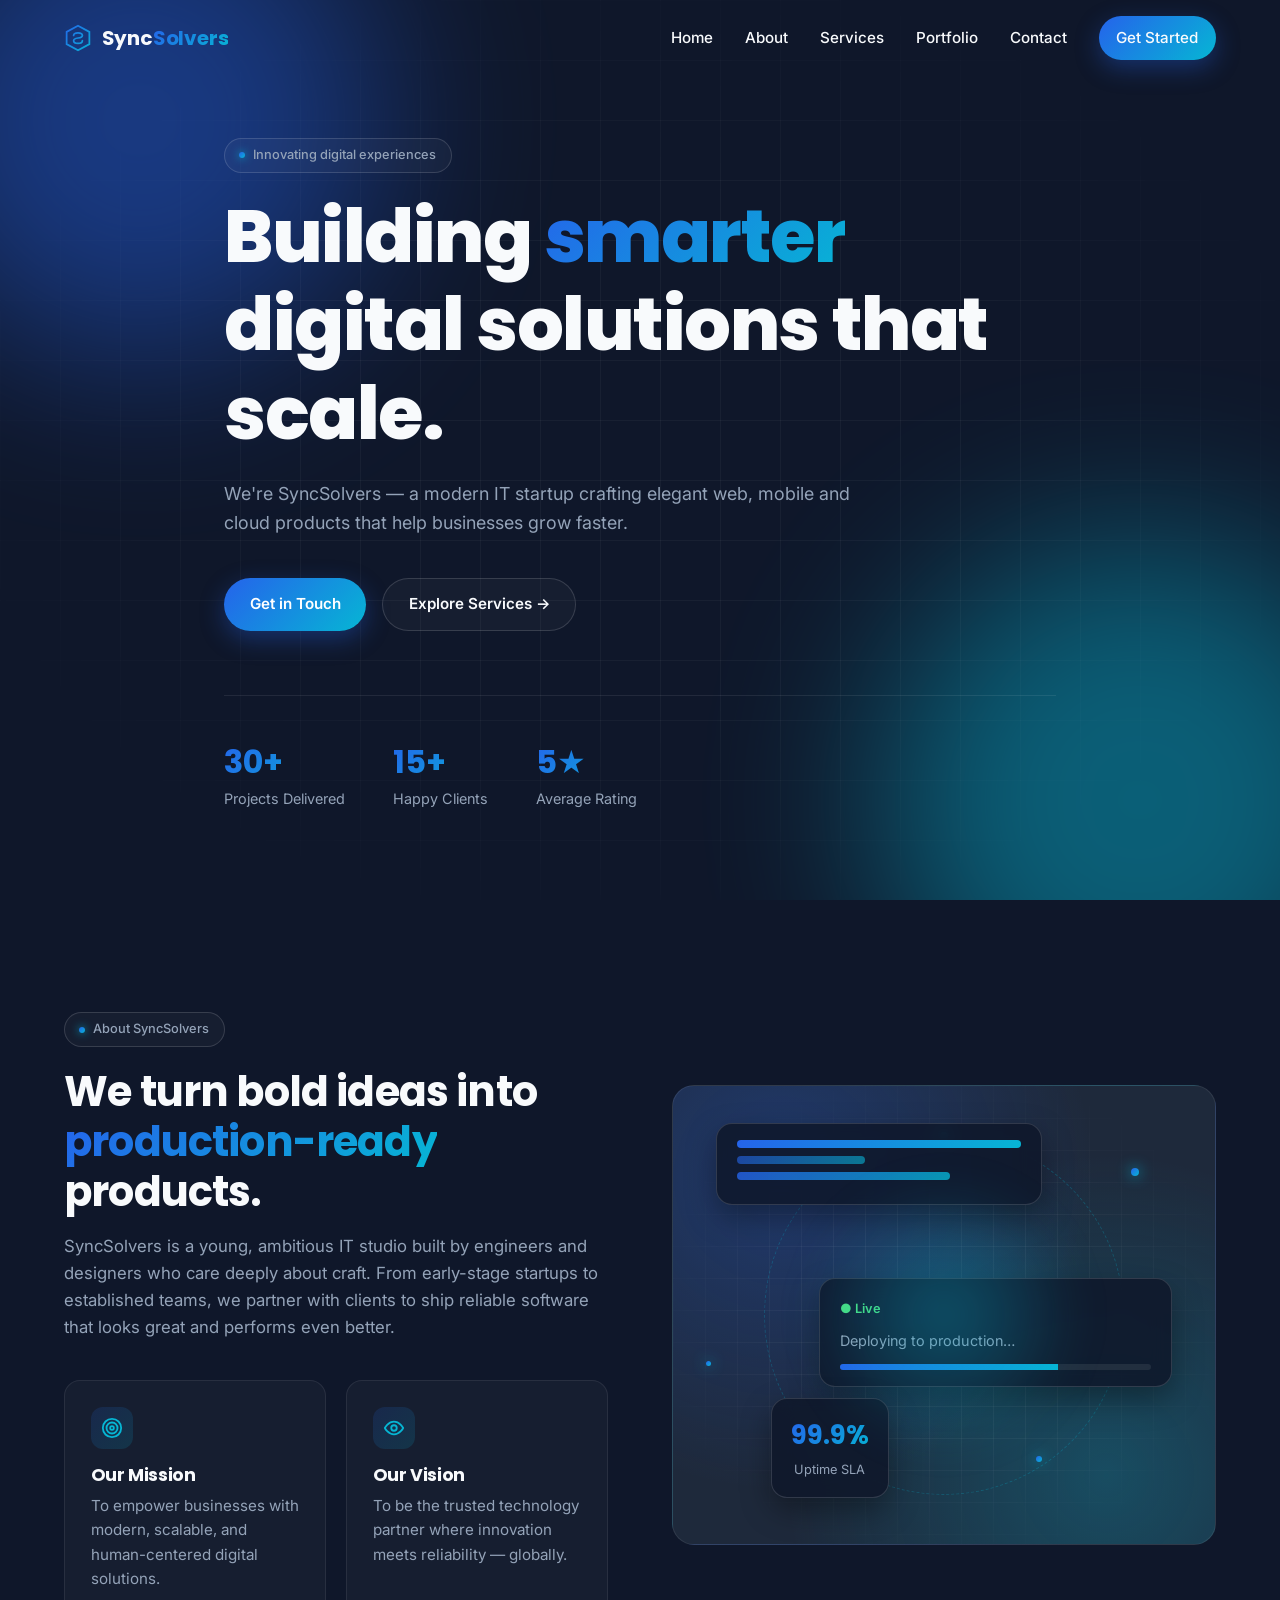
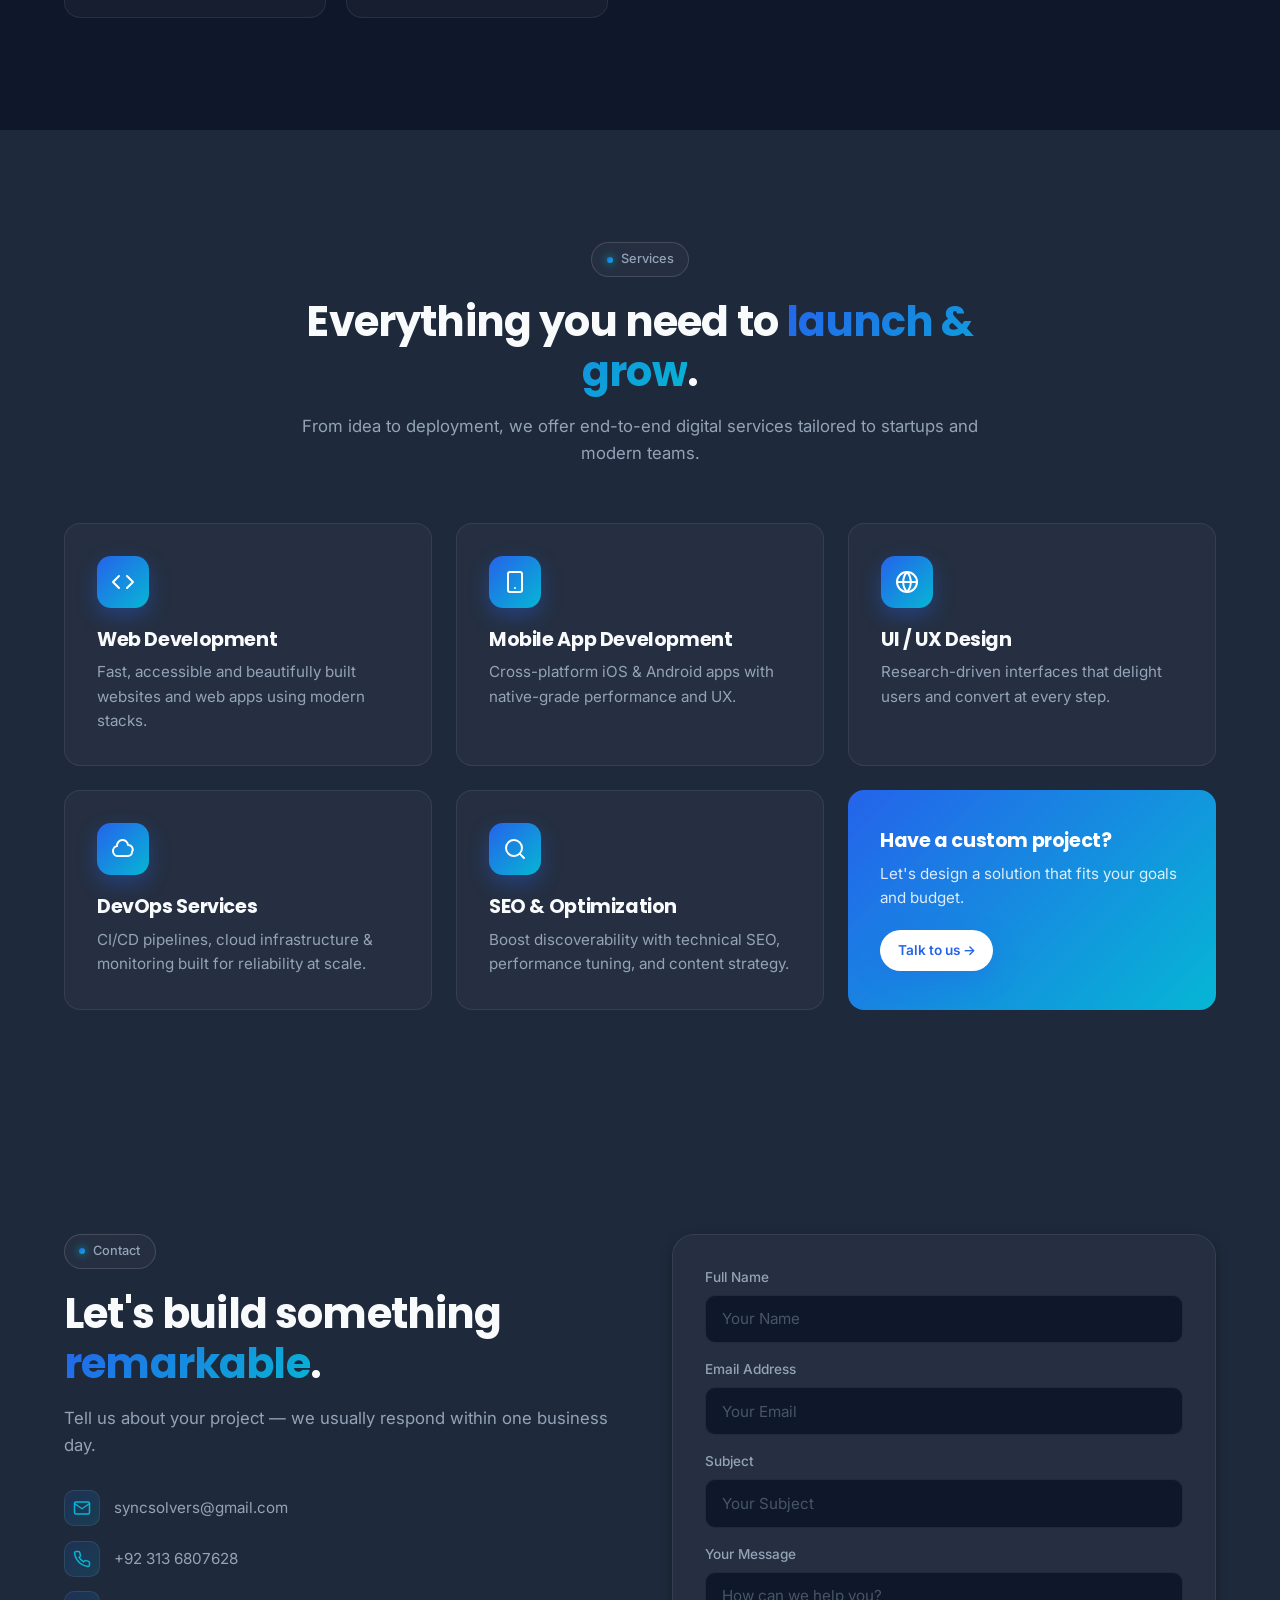
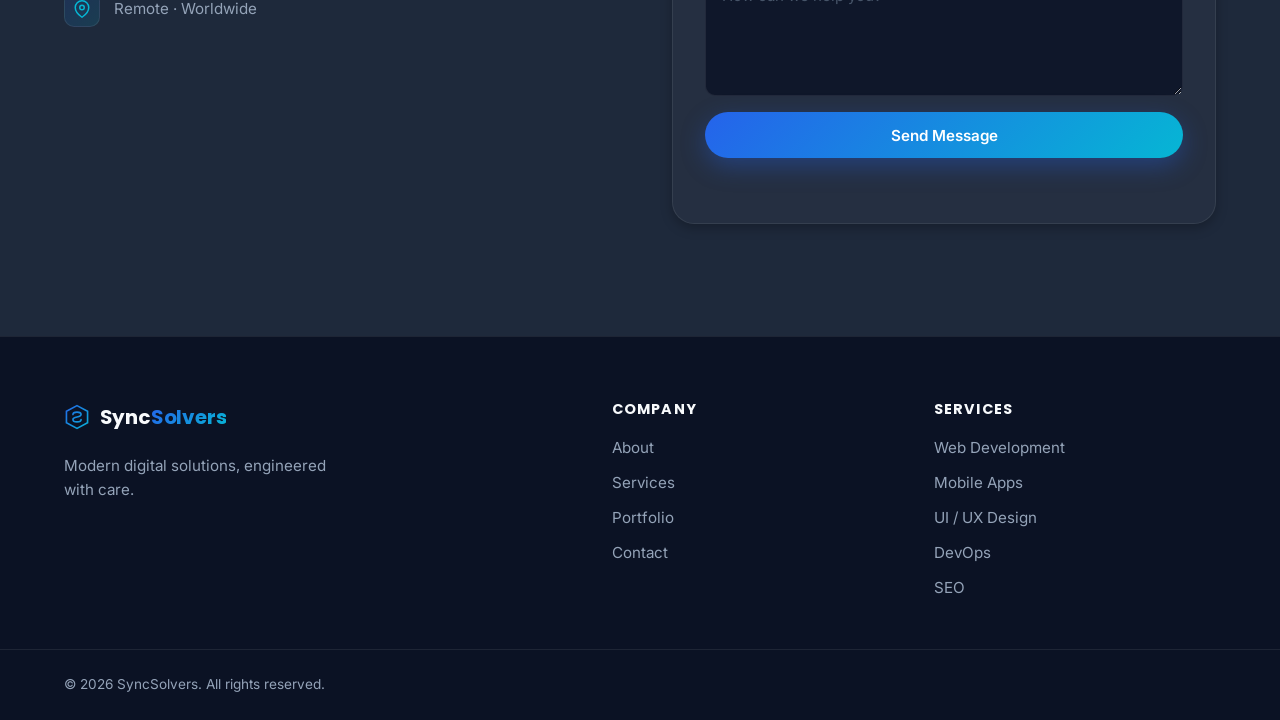
==== commit 70903ecd: "Add separate portfolio page with coming soon apps and why choose us sections" ====
--- a/index.html
+++ b/index.html
@@ -52,7 +52,7 @@
         <a href="#home">Home</a>
         <a href="#about">About</a>
         <a href="#services">Services</a>
-        <a href="#portfolio">Portfolio</a>
+        <a href="portfolio.html">Portfolio</a>
         <a href="#contact">Contact</a>
         <a href="#contact" class="btn btn-primary btn-sm nav-cta">Get Started</a>
       </nav>
@@ -198,80 +198,6 @@
             <h3>Have a custom project?</h3>
             <p>Let's design a solution that fits your goals and budget.</p>
             <a href="#contact" class="btn btn-primary btn-sm">Talk to us →</a>
-          </article>
-        </div>
-      </div>
-    </section>
-
-    <!-- ============ PORTFOLIO ============ -->
-    <section class="section" id="portfolio">
-      <div class="container">
-        <div class="section-head reveal">
-          <span class="eyebrow"><span class="dot"></span> Our Work</span>
-          <h2 class="section-title">Apps & products we've <span class="grad-text">crafted</span>.</h2>
-          <p class="section-text">A selection of recent projects showcasing our design and engineering capabilities.</p>
-        </div>
-
-        <div class="portfolio-grid">
-          <article class="project-card reveal">
-            <div class="project-img" aria-hidden="true">
-              <div class="mock mock-1">
-                <span class="mock-bar"></span>
-                <div class="mock-grid"><i></i><i></i><i></i><i></i></div>
-              </div>
-            </div>
-            <div class="project-body">
-              <span class="tag">SaaS · Web</span>
-              <h3>FinFlow Dashboard</h3>
-              <p>A real-time analytics dashboard for fintech teams to track KPIs at a glance.</p>
-              <a href="#" class="link-arrow">View Project →</a>
-            </div>
-          </article>
-
-          <article class="project-card reveal">
-            <div class="project-img" aria-hidden="true">
-              <div class="mock mock-2">
-                <div class="phone"><span></span><span></span><span></span></div>
-              </div>
-            </div>
-            <div class="project-body">
-              <span class="tag">Mobile · iOS / Android</span>
-              <h3>PulseFit App</h3>
-              <p>A wellness companion app with personalized workouts and habit tracking.</p>
-              <a href="#" class="link-arrow">View App →</a>
-            </div>
-          </article>
-
-          <article class="project-card reveal">
-            <div class="project-img" aria-hidden="true">
-              <div class="mock mock-3">
-                <div class="chart">
-                  <span style="height:30%"></span><span style="height:55%"></span>
-                  <span style="height:70%"></span><span style="height:45%"></span>
-                  <span style="height:85%"></span><span style="height:60%"></span>
-                </div>
-              </div>
-            </div>
-            <div class="project-body">
-              <span class="tag">DevOps · Cloud</span>
-              <h3>CloudOps Suite</h3>
-              <p>Internal platform for managing deployments, monitoring, and incident response.</p>
-              <a href="#" class="link-arrow">Case Study →</a>
-            </div>
-          </article>
-
-          <article class="project-card reveal">
-            <div class="project-img" aria-hidden="true">
-              <div class="mock mock-4">
-                <div class="cart"><span></span><span></span><span></span><span></span></div>
-              </div>
-            </div>
-            <div class="project-body">
-              <span class="tag">E-commerce · Web</span>
-              <h3>Nova Store</h3>
-              <p>A high-conversion storefront with seamless checkout and CMS integration.</p>
-              <a href="#" class="link-arrow">View Project →</a>
-            </div>
           </article>
         </div>
       </div>
@@ -353,7 +279,7 @@
         <ul>
           <li><a href="#about">About</a></li>
           <li><a href="#services">Services</a></li>
-          <li><a href="#portfolio">Portfolio</a></li>
+          <li><a href="portfolio.html">Portfolio</a></li>
           <li><a href="#contact">Contact</a></li>
         </ul>
       </div>
--- a/styles.css
+++ b/styles.css
@@ -561,6 +561,303 @@
   transition: transform var(--transition);
 }
 .link-arrow:hover { transform: translateX(4px); }
+
+/* =========================================================
+   PORTFOLIO PAGE
+   ========================================================= */
+
+/* Page hero */
+.page-hero {
+  position: relative;
+  padding: 9rem 0 4rem;
+  overflow: hidden;
+  text-align: center;
+}
+.page-hero-bg { position: absolute; inset: 0; pointer-events: none; }
+.page-hero-bg .orb {
+  position: absolute;
+  border-radius: 50%;
+  filter: blur(90px);
+  opacity: 0.4;
+}
+.page-hero-bg .orb-1 { width: 380px; height: 380px; background: var(--color-primary); top: -120px; left: -80px; }
+.page-hero-bg .orb-2 { width: 380px; height: 380px; background: var(--color-accent); bottom: -120px; right: -80px; }
+.page-hero-bg .grid-overlay {
+  position: absolute; inset: 0;
+  background-image:
+    linear-gradient(rgba(255,255,255,0.04) 1px, transparent 1px),
+    linear-gradient(90deg, rgba(255,255,255,0.04) 1px, transparent 1px);
+  background-size: 60px 60px;
+  mask-image: radial-gradient(ellipse at center, black 40%, transparent 80%);
+  -webkit-mask-image: radial-gradient(ellipse at center, black 40%, transparent 80%);
+}
+.page-hero-inner { position: relative; max-width: 760px; margin: 0 auto; }
+.page-title {
+  font-family: var(--font-heading);
+  font-size: clamp(2rem, 5vw, 3.4rem);
+  font-weight: 800;
+  margin-bottom: 1rem;
+  letter-spacing: -0.02em;
+}
+.page-subtitle {
+  color: var(--text-muted);
+  font-size: 1.05rem;
+  max-width: 600px;
+  margin: 0 auto;
+}
+
+/* Active nav state */
+.nav-links a.active { color: var(--color-accent); }
+.nav-links a.active::after { width: 100%; }
+
+/* Filter tabs */
+.filter-tabs {
+  display: flex;
+  flex-wrap: wrap;
+  gap: 0.6rem;
+  justify-content: center;
+  margin-bottom: 3rem;
+}
+.filter-tab {
+  padding: 0.65rem 1.4rem;
+  border-radius: 999px;
+  border: 1px solid var(--border-strong);
+  background: var(--card);
+  color: var(--text-muted);
+  font-size: 0.9rem;
+  font-weight: 500;
+  font-family: inherit;
+  transition: all var(--transition);
+}
+.filter-tab:hover {
+  color: var(--text-light);
+  border-color: var(--color-accent);
+}
+.filter-tab.active {
+  background: var(--gradient);
+  color: #fff;
+  border-color: transparent;
+  box-shadow: 0 6px 18px rgba(37, 99, 235, 0.35);
+}
+
+/* Tech tags */
+.tech-tags {
+  display: flex;
+  flex-wrap: wrap;
+  gap: 0.4rem;
+  margin-bottom: 0.8rem;
+}
+.tech-tags span {
+  font-size: 0.72rem;
+  font-weight: 600;
+  padding: 0.3rem 0.7rem;
+  border-radius: 999px;
+  background: var(--gradient-soft);
+  color: var(--color-accent);
+  border: 1px solid rgba(6, 182, 212, 0.25);
+  letter-spacing: 0.02em;
+}
+
+/* Project actions (buttons row) */
+.project-actions {
+  display: flex;
+  gap: 0.6rem;
+  margin-top: 1.2rem;
+  flex-wrap: wrap;
+}
+.project-actions .btn { padding: 0.55rem 1.05rem; font-size: 0.82rem; }
+
+/* Filter animations */
+.project-card {
+  transition: transform var(--transition), border-color var(--transition), opacity 0.4s ease;
+}
+.project-card.hide {
+  opacity: 0;
+  transform: scale(0.94);
+  pointer-events: none;
+  position: absolute;
+  visibility: hidden;
+}
+
+.empty-state {
+  text-align: center;
+  color: var(--text-muted);
+  padding: 3rem 0;
+  font-size: 0.95rem;
+}
+
+/* ---------- Coming Soon (Our Apps) ---------- */
+.coming-soon {
+  position: relative;
+  border-radius: var(--radius-lg);
+  overflow: hidden;
+  background:
+    radial-gradient(circle at 20% 20%, rgba(37, 99, 235, 0.25), transparent 55%),
+    radial-gradient(circle at 80% 80%, rgba(6, 182, 212, 0.25), transparent 55%),
+    var(--bg-dark);
+  border: 1px solid var(--border-strong);
+  padding: 4rem 2rem;
+  text-align: center;
+}
+.coming-soon-bg { position: absolute; inset: 0; pointer-events: none; }
+.cs-orb {
+  position: absolute;
+  top: 50%; left: 50%;
+  width: 280px; height: 280px;
+  border-radius: 50%;
+  background: radial-gradient(circle, rgba(6, 182, 212, 0.4), transparent 70%);
+  filter: blur(40px);
+  transform: translate(-50%, -50%);
+  animation: pulseGlow 5s ease-in-out infinite;
+}
+.cs-grid {
+  position: absolute; inset: 0;
+  background-image:
+    linear-gradient(rgba(255,255,255,0.04) 1px, transparent 1px),
+    linear-gradient(90deg, rgba(255,255,255,0.04) 1px, transparent 1px);
+  background-size: 40px 40px;
+  mask-image: radial-gradient(ellipse at center, black 30%, transparent 75%);
+  -webkit-mask-image: radial-gradient(ellipse at center, black 30%, transparent 75%);
+  opacity: 0.6;
+}
+.coming-soon-inner {
+  position: relative;
+  max-width: 640px;
+  margin: 0 auto;
+}
+.coming-soon-inner .eyebrow { margin-bottom: 1.25rem; }
+.coming-soon-inner .section-title { margin-bottom: 1rem; }
+.coming-soon-inner .section-text { margin-bottom: 2rem; }
+
+.store-buttons {
+  display: flex;
+  gap: 1rem;
+  justify-content: center;
+  flex-wrap: wrap;
+  margin-bottom: 1.25rem;
+}
+.store-btn {
+  display: inline-flex;
+  align-items: center;
+  gap: 0.75rem;
+  padding: 0.75rem 1.4rem;
+  border-radius: 12px;
+  background: rgba(15, 23, 42, 0.7);
+  border: 1px solid var(--border-strong);
+  color: var(--text-light);
+  font-family: inherit;
+  cursor: not-allowed;
+  opacity: 0.65;
+  transition: all var(--transition);
+  position: relative;
+  overflow: hidden;
+}
+.store-btn::after {
+  content: 'Coming Soon';
+  position: absolute;
+  top: 6px; right: 6px;
+  font-size: 0.6rem;
+  font-weight: 700;
+  text-transform: uppercase;
+  letter-spacing: 0.06em;
+  padding: 0.15rem 0.45rem;
+  border-radius: 99px;
+  background: var(--gradient);
+  color: #fff;
+  opacity: 0;
+  transition: opacity var(--transition);
+}
+.store-btn:hover {
+  opacity: 1;
+  border-color: var(--color-accent);
+  transform: translateY(-2px);
+}
+.store-btn:hover::after { opacity: 1; }
+.store-btn span { display: flex; flex-direction: column; align-items: flex-start; line-height: 1.1; }
+.store-btn small { font-size: 0.65rem; color: var(--text-muted); margin-bottom: 2px; }
+.store-btn strong { font-size: 1rem; font-weight: 600; font-family: var(--font-heading); }
+.store-note { color: var(--text-muted); font-size: 0.85rem; margin-top: 0.5rem; }
+.store-note a { color: var(--color-accent); }
+
+/* ---------- Why Choose Us ---------- */
+.why-grid {
+  display: grid;
+  grid-template-columns: repeat(4, 1fr);
+  gap: 1.5rem;
+  margin-bottom: 4rem;
+}
+.why-card {
+  background: var(--card);
+  border: 1px solid var(--border);
+  border-radius: var(--radius-md);
+  padding: 1.8rem;
+  transition: transform var(--transition), border-color var(--transition), background var(--transition);
+  position: relative;
+  overflow: hidden;
+}
+.why-card::before {
+  content: '';
+  position: absolute;
+  inset: 0;
+  background: var(--gradient-soft);
+  opacity: 0;
+  transition: opacity var(--transition);
+  pointer-events: none;
+}
+.why-card:hover {
+  transform: translateY(-6px);
+  border-color: rgba(6, 182, 212, 0.4);
+}
+.why-card:hover::before { opacity: 1; }
+.why-card > * { position: relative; }
+.why-icon {
+  width: 48px; height: 48px;
+  display: inline-flex; align-items: center; justify-content: center;
+  border-radius: 12px;
+  background: var(--gradient);
+  color: #fff;
+  margin-bottom: 1rem;
+  box-shadow: 0 8px 18px rgba(37, 99, 235, 0.3);
+}
+.why-card h3 { font-size: 1.1rem; margin-bottom: 0.5rem; }
+.why-card p { color: var(--text-muted); font-size: 0.92rem; }
+
+/* CTA banner */
+.cta-banner {
+  display: flex;
+  align-items: center;
+  justify-content: space-between;
+  gap: 2rem;
+  padding: 2rem 2.5rem;
+  border-radius: var(--radius-lg);
+  background: var(--gradient);
+  flex-wrap: wrap;
+  box-shadow: var(--shadow-lg);
+}
+.cta-banner h3 {
+  font-size: 1.4rem;
+  color: #fff;
+  margin-bottom: 0.4rem;
+}
+.cta-banner p { color: rgba(255, 255, 255, 0.9); font-size: 0.95rem; }
+.cta-banner .btn {
+  background: #fff;
+  color: var(--color-primary);
+  white-space: nowrap;
+}
+.cta-banner .btn:hover { background: var(--bg-dark); color: #fff; }
+
+@media (max-width: 960px) {
+  .why-grid { grid-template-columns: repeat(2, 1fr); }
+  .cta-banner { padding: 1.8rem; }
+}
+@media (max-width: 560px) {
+  .why-grid { grid-template-columns: 1fr; }
+  .filter-tabs { gap: 0.4rem; }
+  .filter-tab { padding: 0.55rem 1rem; font-size: 0.85rem; }
+  .coming-soon { padding: 3rem 1.25rem; }
+  .cta-banner { flex-direction: column; text-align: center; padding: 1.6rem; }
+}
 
 /* ---------- Contact ---------- */
 .contact-grid {
